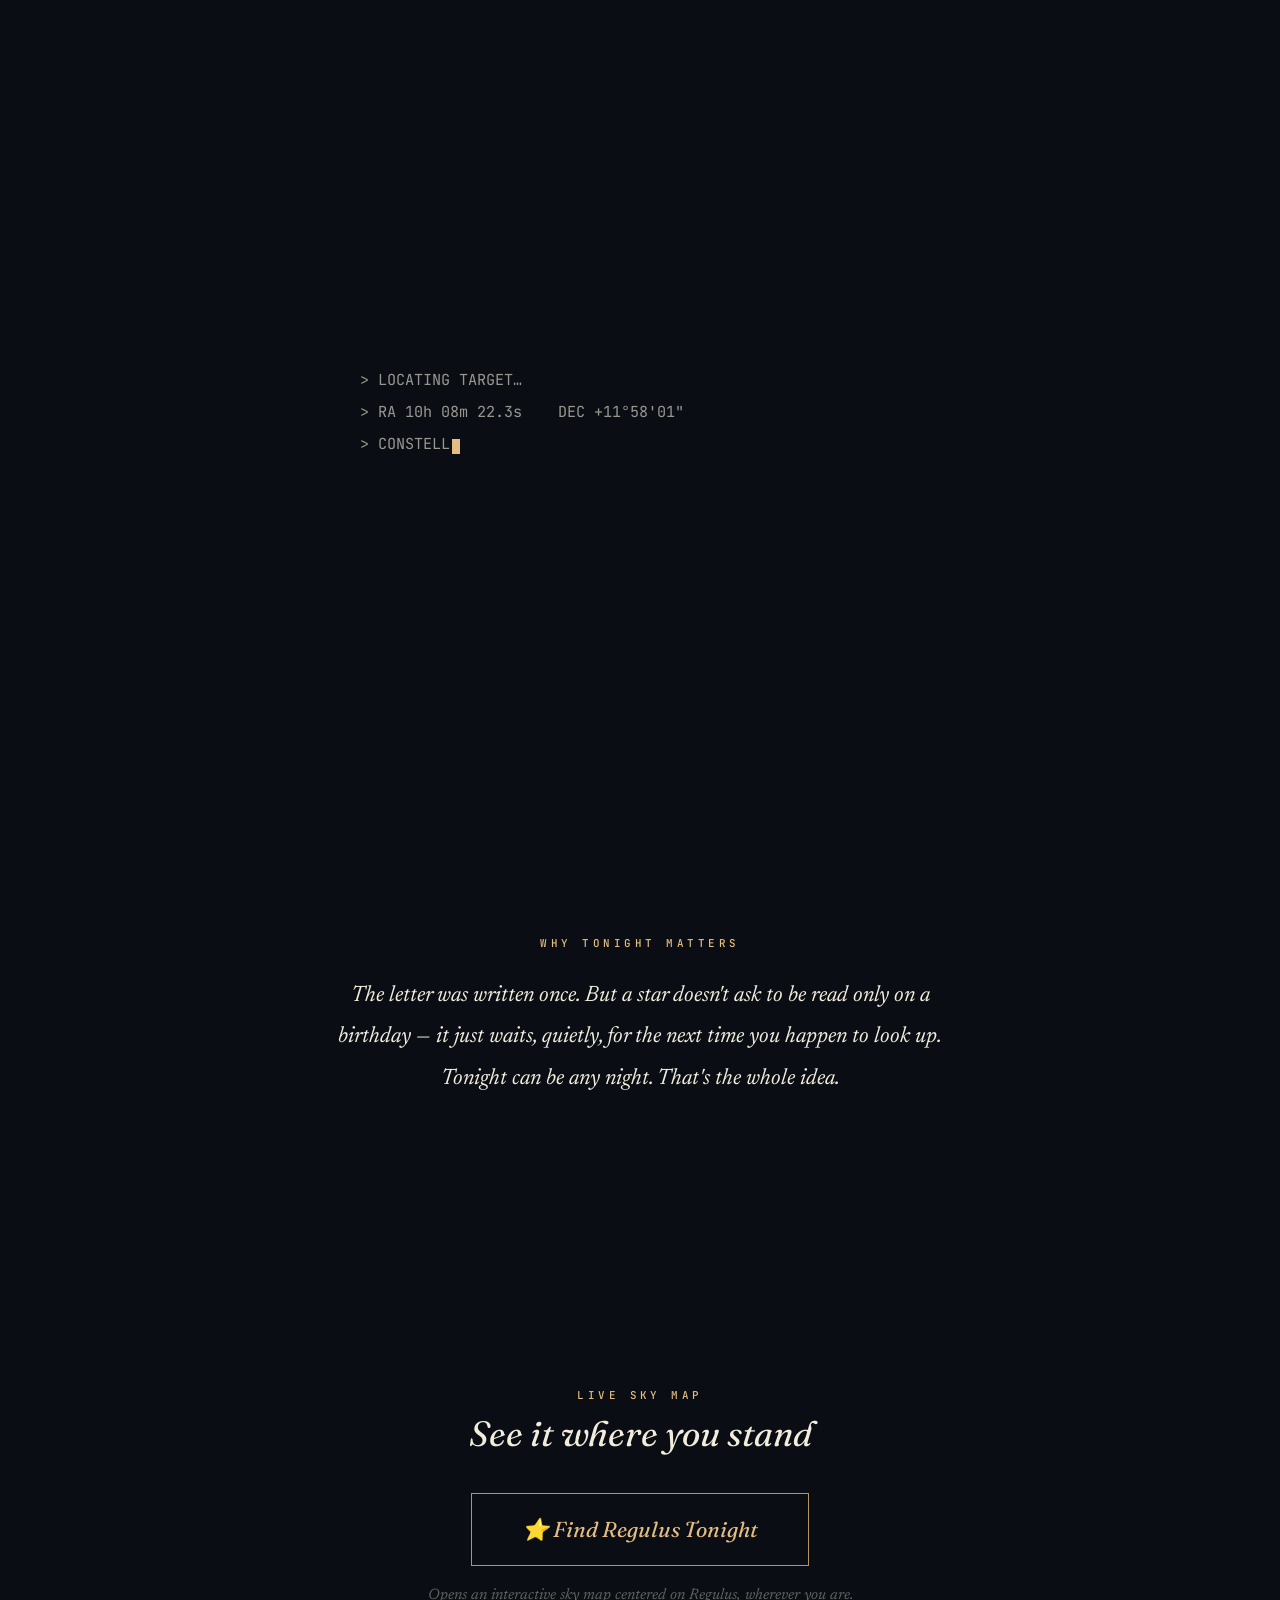
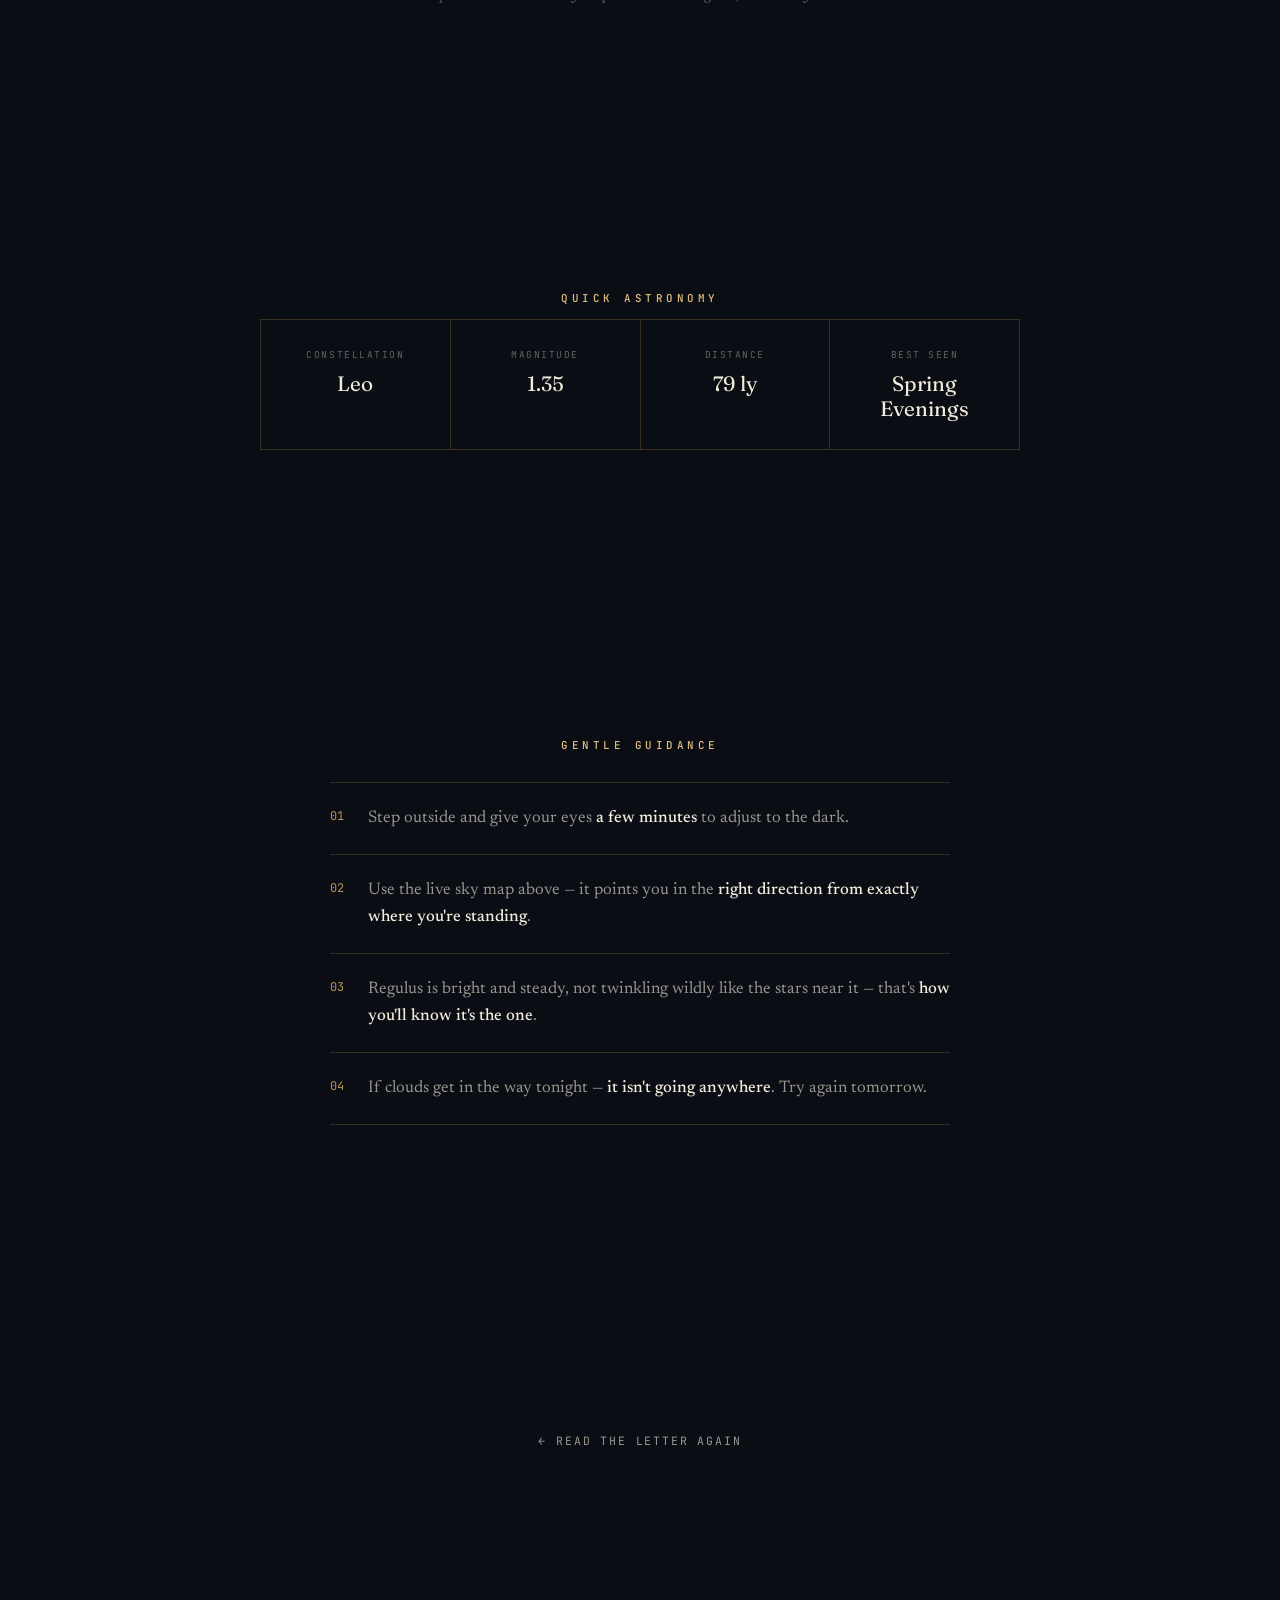
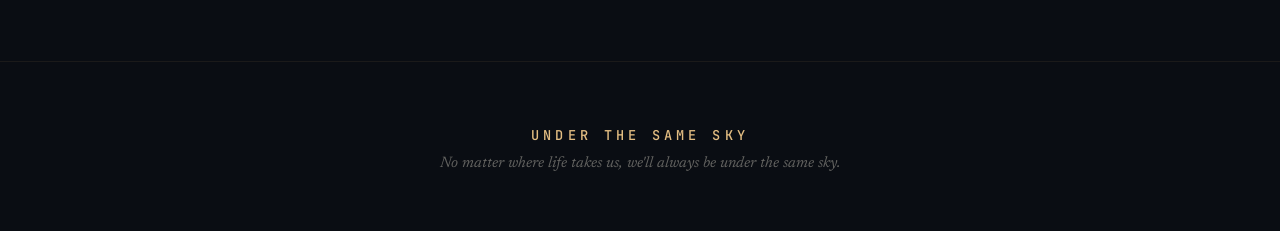
==== tonight.html @ 642c621b "Stabilize tonight view architecture and story configuration schema - Integrates the final typography" ====
<!DOCTYPE html>
<html lang="en">

<head>
    <meta charset="UTF-8" />
    <meta name="viewport" content="width=device-width, initial-scale=1.0" />
    <meta name="theme-color" content="#0a0d13" />
    <meta name="description" content="Find Regulus tonight, wherever you are." />
    <title>Find Our Star — Regulus</title>
    <link rel="preconnect" href="https://fonts.googleapis.com">
    <link rel="preconnect" href="https://fonts.gstatic.com" crossorigin>
    <link
        href="https://fonts.googleapis.com/css2?family=Fraunces:ital,wght@0,300;0,400;0,500;0,600;1,400;1,500&family=Newsreader:ital,wght@0,400;0,500;1,400;1,500&family=JetBrains+Mono:wght@400;500;600&display=swap"
        rel="stylesheet">

    <!-- Pulling in the external shared design rules -->
    <link rel="stylesheet" href="./src/css/style.css">
</head>

<body>

    <a class="skip-link" href="#skymap">Skip to sky map</a>
    <canvas id="starfield" aria-hidden="true"></canvas>

    <!-- Dynamic Terminal Analysis Screen Overlay -->
    <div id="loader" role="status" aria-live="polite">
        <div class="ledger" id="ledger">
            <div class="ln" data-text="> LOCATING TARGET…"></div>
            <div class="ln" data-text="> RA 10h 08m 22.3s    DEC +11°58'01&quot;"></div>
            <div class="ln" data-text="> CONSTELLATION: LEO"></div>
            <div class="ln" data-text="> STAR FOUND — REGULUS"></div>
            <div class="found" id="ledgerFound">When the night is right, the sky will guide you.</div>
        </div>
    </div>

    <main>

        <section id="hero" aria-labelledby="hero-title">
            <div class="section-inner">
                <div class="star-mark reveal" aria-hidden="true">
                    <div class="star-ring"></div>
                    <div class="star-ring r2"></div>
                    <div class="star-dot"></div>
                </div>
                <span class="eyebrow reveal d1">Tonight</span>
                <h1 id="hero-title" class="title reveal d2">Find Our Star</h1>
                <p class="hero-sub reveal d2">When the night is right, the sky will guide you to the heart of Leo.</p>
                <p class="eyebrow today reveal d3" id="todayLine"
                    style="color:var(--parchment-faint); letter-spacing:0.18em;"></p>
            </div>
        </section>

        <section id="why-tonight" aria-labelledby="why-title">
            <div class="section-inner center">
                <span class="eyebrow reveal">Why Tonight Matters</span>
                <h2 id="why-title" class="sr-only" style="position:absolute;left:-9999px;">Why tonight matters</h2>
                <p class="why-body reveal d1">
                    The letter was written once. But a star doesn't ask to be read only on a birthday —
                    it just waits, quietly, for the next time you happen to look up.
                    Tonight can be any night. That's the whole idea.
                </p>
            </div>
        </section>

        <section id="skymap" aria-labelledby="skymap-title">
            <div class="section-inner">
                <span class="eyebrow reveal">Live Sky Map</span>
                <h2 id="skymap-title" class="reveal d1"
                    style="font-style:italic; font-size:clamp(1.7rem,4vw,2.2rem); margin-top:10px;">See it where you
                    stand</h2>

                <a class="cta-btn reveal d2" href="https://stellarium-web.org/skysource/Regulus" target="_blank"
                    rel="noopener">
                    ⭐ Find Regulus Tonight
                </a>
                <p class="cta-note reveal d3">Opens an interactive sky map centered on Regulus, wherever you are.</p>
            </div>
        </section>

        <section id="facts" aria-labelledby="facts-title">
            <div class="section-inner center">
                <span class="eyebrow reveal">Quick Astronomy</span>
                <h2 id="facts-title" class="sr-only" style="position:absolute;left:-9999px;">Quick astronomy facts</h2>
                <div class="fact-grid reveal d1">
                    <div class="fcell">
                        <div class="fl">Constellation</div>
                        <div class="fv">Leo</div>
                    </div>
                    <div class="fcell">
                        <div class="fl">Magnitude</div>
                        <div class="fv">1.35</div>
                    </div>
                    <div class="fcell">
                        <div class="fl">Distance</div>
                        <div class="fv">79 ly</div>
                    </div>
                    <div class="fcell">
                        <div class="fl">Best Seen</div>
                        <div class="fv">Spring Evenings</div>
                    </div>
                </div>
            </div>
        </section>

        <section id="guidance" aria-labelledby="guidance-title">
            <div class="section-inner center">
                <span class="eyebrow reveal">Gentle Guidance</span>
                <h2 id="guidance-title" class="sr-only" style="position:absolute;left:-9999px;">Gentle guidance</h2>
                <div class="guide-list reveal d1">
                    <div class="guide-item"><span class="gi-num">01</span><span class="gi-text">Step outside and give
                            your eyes <strong>a few minutes</strong> to adjust to the dark.</span></div>
                    <div class="guide-item"><span class="gi-num">02</span><span class="gi-text">Use the live sky map
                            above — it points you in the <strong>right direction from exactly where you're
                                standing</strong>.</span></div>
                    <div class="guide-item"><span class="gi-num">03</span><span class="gi-text">Regulus is bright and
                            steady, not twinkling wildly like the stars near it — that's <strong>how you'll know it's
                                the one</strong>.</span></div>
                    <div class="guide-item"><span class="gi-num">04</span><span class="gi-text">If clouds get in the way
                            tonight — <strong>it isn't going anywhere</strong>. Try again tomorrow.</span></div>
                </div>
            </div>
        </section>

        <section id="return">
            <div class="section-inner">
                <a class="back-link reveal" href="index.html">← Read the letter again</a>
            </div>
        </section>

    </main>

    <footer>
        <h2>Under the Same Sky</h2>
        <p>No matter where life takes us, we'll always be under the same sky.</p>
    </footer>

    <script>
        const Starfield = (function () {
            const canvas = document.getElementById('starfield');
            const ctx = canvas.getContext('2d');
            const reduceMotion = window.matchMedia('(prefers-reduced-motion: reduce)').matches;
            let stars = [], rafId = null, running = false;

            function build() {
                canvas.width = window.innerWidth;
                canvas.height = window.innerHeight;
                const count = Math.min(360, Math.floor((canvas.width * canvas.height) / 10000));
                stars = Array.from({ length: count }, () => ({
                    x: Math.random() * canvas.width,
                    y: Math.random() * canvas.height,
                    r: Math.random() * 1.3 + 0.2,
                    base: Math.random() * 0.5 + 0.15,
                    speed: Math.random() * 0.015 + 0.004,
                    phase: Math.random() * Math.PI * 2,
                    layer: Math.random() < 0.75 ? 1 : 1.8
                }));
            }

            function frame(t) {
                if (!running) return;
                ctx.clearRect(0, 0, canvas.width, canvas.height);
                for (const s of stars) {
                    const tw = reduceMotion ? s.base : s.base + Math.sin(t * s.speed + s.phase) * 0.32;
                    ctx.globalAlpha = Math.max(0, tw);
                    ctx.fillStyle = '#f2ecdd';
                    ctx.beginPath();
                    ctx.arc(s.x, s.y, s.r * s.layer, 0, Math.PI * 2);
                    ctx.fill();
                }
                ctx.globalAlpha = 1;
                if (!reduceMotion) { rafId = requestAnimationFrame(frame); }
            }

            function start() {
                if (running) return;
                running = true;
                if (reduceMotion) { frame(0); } else { rafId = requestAnimationFrame(frame); }
            }

            function stop() {
                running = false;
                if (rafId) cancelAnimationFrame(rafId);
            }

            let resizeTimer;
            window.addEventListener('resize', () => {
                clearTimeout(resizeTimer);
                resizeTimer = setTimeout(() => { build(); if (reduceMotion) frame(0); }, 200);
            });
            document.addEventListener('visibilitychange', () => {
                if (document.hidden) { stop(); } else { start(); }
            });

            return { init() { build(); start(); } };
        })();

        const Reveal = (function () {
            function init() {
                const els = document.querySelectorAll('.reveal');
                if (!('IntersectionObserver' in window)) {
                    els.forEach(el => el.classList.add('visible'));
                    return;
                }
                const io = new IntersectionObserver((entries) => {
                    entries.forEach(e => { if (e.isIntersecting) { e.target.classList.add('visible'); io.unobserve(e.target); } });
                }, { threshold: 0.18 });
                els.forEach(el => io.observe(el));
            }
            return { init };
        })();

        const Loader = (function () {
            const el = document.getElementById('loader');
            const found = document.getElementById('ledgerFound');
            const lines = Array.from(document.querySelectorAll('.ln'));
            const reduceMotion = window.matchMedia('(prefers-reduced-motion: reduce)').matches;

            function typeLine(line, cb) {
                const text = line.getAttribute('data-text');
                line.classList.add('show');
                if (reduceMotion) { line.textContent = text; cb(); return; }
                let i = 0;
                line.innerHTML = '<span class="caret"></span>';
                const iv = setInterval(() => {
                    i++;
                    line.innerHTML = text.slice(0, i) + '<span class="caret"></span>';
                    if (i >= text.length) { clearInterval(iv); line.innerHTML = text; cb(); }
                }, 26);
            }

            function run() {
                document.body.style.overflow = 'hidden';
                if (reduceMotion) {
                    lines.forEach(l => { l.classList.add('show'); l.textContent = l.getAttribute('data-text'); });
                    found.classList.add('show');
                    setTimeout(finish, 700);
                    return;
                }
                let idx = 0;
                function next() {
                    if (idx >= lines.length) {
                        // Changed second parameter to 4000ms (4 seconds) so the final line lingers perfectly!
                        setTimeout(() => { found.classList.add('show'); setTimeout(finish, 4000); }, 200);
                        return;
                    }
                    typeLine(lines[idx], () => { idx++; setTimeout(next, 160); });
                }
                next();
            }
            function finish() {
                el.classList.add('hidden');
                document.body.style.overflow = 'auto';
            }
            return { run };
        })();

        (function () {
            const el = document.getElementById('todayLine');
            const d = new Date();
            const opts = { weekday: 'long', month: 'long', day: 'numeric' };
            el.textContent = 'Looking up on ' + d.toLocaleDateString(undefined, opts);
        })();

        Starfield.init();
        Reveal.init();
        Loader.run();
    </script>
</body>

</html>
---- src/css/style.css ----
/* src/css/style.css */

:root {
  --ink: #0a0d13;
  --ink-2: #060810;
  --parchment: #f2ecdd;
  --parchment-dim: rgba(242, 236, 221, 0.62);
  --parchment-faint: rgba(242, 236, 221, 0.38);
  --brass: #b8935c;
  --brass-bright: #e3bd82;
  --ember: #c97b56;
  --rose: #c9788a;
  --line: rgba(184, 147, 92, 0.26);
  --serif-display: "Fraunces", serif;
  --serif-body: "Newsreader", serif;
  --mono: "JetBrains Mono", monospace;
}

* {
  margin: 0;
  padding: 0;
  box-sizing: border-box;
}
html {
  scroll-behavior: smooth;
}

body {
  background: var(--ink);
  color: var(--parchment);
  font-family: var(--serif-body);
  font-weight: 400;
  overflow-x: hidden;
  -webkit-font-smoothing: antialiased;
}

@media (prefers-reduced-motion: reduce) {
  * {
    animation-duration: 0.001ms !important;
    animation-iteration-count: 1 !important;
    transition-duration: 0.001ms !important;
    scroll-behavior: auto !important;
  }
}

a {
  color: inherit;
}
img {
  max-width: 100%;
  display: block;
}
::selection {
  background: var(--brass);
  color: var(--ink);
}
:focus-visible {
  outline: 1.5px solid var(--brass-bright);
  outline-offset: 4px;
}

/* Skip Link */
.skip-link {
  position: absolute;
  left: -9999px;
  top: 0;
  z-index: 999;
  background: var(--parchment);
  color: var(--ink);
  padding: 14px 22px;
  font-family: var(--mono);
  font-size: 0.8rem;
}
.skip-link:focus {
  left: 16px;
  top: 16px;
}

/* Type helpers */
.eyebrow {
  font-family: var(--mono);
  font-size: 0.68rem;
  letter-spacing: 0.32em;
  text-transform: uppercase;
  color: var(--brass-bright);
  font-weight: 500;
  display: block;
  margin-bottom: 8px;
}
.log-tag {
  font-family: var(--mono);
  font-size: 0.62rem;
  letter-spacing: 0.16em;
  text-transform: uppercase;
  color: var(--parchment-faint);
}
h1,
h2,
h3 {
  font-family: var(--serif-display);
  font-weight: 400;
  color: var(--parchment);
}
em {
  font-style: italic;
}

/* Progress bar */
#progress {
  position: fixed;
  top: 0;
  left: 0;
  height: 2px;
  width: 0%;
  background: linear-gradient(90deg, var(--brass), var(--brass-bright));
  z-index: 150;
  transition: width 0.1s linear;
}

/* Starfield Background Canvas */
#starfield {
  position: fixed;
  inset: 0;
  z-index: 0;
  display: block;
  background:
    radial-gradient(ellipse at 50% 0%, rgba(40, 44, 70, 0.32), transparent 62%),
    var(--ink);
}

main {
  position: relative;
  z-index: 1;
}

.corner-log {
  position: fixed;
  bottom: 26px;
  left: 26px;
  z-index: 60;
  writing-mode: vertical-rl;
  text-orientation: mixed;
  font-family: var(--mono);
  font-size: 0.62rem;
  letter-spacing: 0.2em;
  color: var(--parchment-faint);
  text-transform: uppercase;
  display: none;
}
@media (min-width: 900px) {
  .corner-log {
    display: block;
  }
}

/* --- QUIET ANIMATED LOADER --- */
#loader {
  position: fixed;
  inset: 0;
  z-index: 100;
  background: var(--ink);
  display: flex;
  align-items: center;
  justify-content: center;
  transition:
    opacity 1s ease,
    visibility 1s ease;
}
#loader.hidden {
  opacity: 0;
  visibility: hidden;
  pointer-events: none;
}
.loader-inner {
  text-align: center;
}
.loader-mark {
  position: relative;
  width: 64px;
  height: 64px;
  margin: 0 auto 30px;
}
.loader-ring {
  position: absolute;
  inset: 0;
  border: 1px solid var(--line);
  border-radius: 50%;
}
.loader-ring.r2 {
  inset: 11px;
  border-color: rgba(184, 147, 92, 0.16);
}
.loader-dot {
  position: absolute;
  top: 50%;
  left: 50%;
  width: 7px;
  height: 7px;
  margin: -3.5px 0 0 -3.5px;
  background: var(--brass-bright);
  border-radius: 50%;
  animation: loader-pulse 2.6s ease-in-out infinite;
}
@keyframes loader-pulse {
  0%,
  100% {
    box-shadow: 0 0 6px 2px rgba(227, 189, 130, 0.6);
  }
  50% {
    box-shadow: 0 0 18px 6px rgba(227, 189, 130, 0.95);
  }
}
.loader-line {
  font-family: var(--serif-display);
  font-style: italic;
  font-size: 1.35rem;
  color: var(--parchment-dim);
  opacity: 0;
  animation: fade-in 1.4s ease forwards 0.5s;
}
@keyframes fade-in {
  from {
    opacity: 0;
    transform: translateY(6px);
  }
  to {
    opacity: 1;
    transform: translateY(0);
  }
}

/* Section structures */
section {
  position: relative;
  padding: 16vh 8vw;
}
.section-inner {
  max-width: 920px;
  margin: 0 auto;
}
.center {
  text-align: center;
}

/* Scroll-Driven Intersection Reveal Rules */
.reveal {
  opacity: 0;
  transform: translateY(24px);
  transition:
    opacity 1.1s ease,
    transform 1.1s ease;
}
.reveal.visible {
  opacity: 1;
  transform: translateY(0);
}
.reveal.d1 {
  transition-delay: 0.12s;
}
.reveal.d2 {
  transition-delay: 0.28s;
}
.reveal.d3 {
  transition-delay: 0.44s;
}

.rule {
  display: flex;
  align-items: center;
  justify-content: center;
  gap: 18px;
  margin: 34px 0;
}
.rule .l {
  width: 64px;
  height: 1px;
  background: linear-gradient(90deg, transparent, var(--brass));
}
.rule .l.r {
  background: linear-gradient(90deg, var(--brass), transparent);
}
.rule .m {
  color: var(--brass);
  font-size: 0.7rem;
}

/* --- HOME / ARRIVAL HERO VIEW --- */
#home {
  min-height: 100vh;
  display: flex;
  align-items: center;
  justify-content: center;
  text-align: center;
  padding-top: 22vh;
}
.arrival-frame {
  max-width: 760px;
  width: 100%;
}

.const-wrap {
  position: relative;
  width: min(60vw, 300px);
  height: min(60vw, 220px);
  margin: 0 auto 34px;
}
#constSvg {
  width: 100%;
  height: 100%;
  overflow: visible;
}
.const-line {
  stroke: rgba(227, 189, 130, 0.45);
  stroke-width: 1;
}
.const-star {
  fill: var(--parchment);
  opacity: 0.75;
}
#regulusDot {
  cursor: pointer;
  fill: var(--brass-bright);
  animation: glow 3.4s ease-in-out infinite;
  transform-origin: center;
}
@keyframes glow {
  0%,
  100% {
    filter: drop-shadow(0 0 3px var(--brass-bright));
  }
  50% {
    filter: drop-shadow(0 0 16px var(--brass-bright))
      drop-shadow(0 0 30px rgba(227, 189, 130, 0.6));
  }
}

h1.name {
  font-size: clamp(3rem, 9vw, 5.6rem);
  font-style: italic;
  font-weight: 400;
  line-height: 1.02;
  margin: 8px 0 20px;
}
.arrival-sub {
  font-family: var(--serif-body);
  font-style: italic;
  font-size: clamp(1.15rem, 2.6vw, 1.5rem);
  color: var(--parchment-dim);
  max-width: 480px;
  margin: 0 auto;
  line-height: 1.6;
}
.arrival-date {
  margin-top: 26px;
}

.scroll-cue {
  margin-top: 60px;
  display: inline-flex;
  flex-direction: column;
  align-items: center;
  gap: 10px;
}
.scroll-cue .line {
  width: 1px;
  height: 38px;
  background: linear-gradient(var(--brass), transparent);
  animation: cue-move 2.4s ease-in-out infinite;
}
@keyframes cue-move {
  0%,
  100% {
    transform: translateY(0);
    opacity: 0.4;
  }
  50% {
    transform: translateY(8px);
    opacity: 1;
  }
}

/* --- THE LETTER SECTION --- */
#letter .section-inner {
  max-width: 660px;
}
.letter-body {
  margin-top: 36px;
  text-align: left;
  font-family: var(--serif-body);
  font-style: italic;
  font-size: clamp(1.15rem, 2.3vw, 1.45rem);
  line-height: 1.95;
  color: var(--parchment);
}
.letter-body p {
  margin-bottom: 1.35em;
}
.letter-body p:first-child::first-letter {
  font-family: var(--serif-display);
  font-style: normal;
  font-size: 3.4em;
  float: left;
  line-height: 0.85;
  margin: 0.04em 0.09em 0 0;
  color: var(--brass-bright);
}
.letter-sign {
  margin-top: 30px;
  text-align: right;
  font-family: var(--serif-display);
  font-style: italic;
  font-size: 1.5rem;
  color: var(--brass-bright);
}

/* --- WHY THIS GIFT / DESCRIPTION SECTION --- */
#why {
  background: linear-gradient(
    180deg,
    transparent,
    rgba(184, 147, 92, 0.045),
    transparent
  );
}
#why .section-inner {
  max-width: 720px;
}
.why-lede {
  font-family: var(--serif-display);
  font-style: italic;
  font-weight: 400;
  font-size: clamp(1.5rem, 3.4vw, 2.1rem);
  line-height: 1.5;
  text-align: center;
  margin-top: 24px;
}
.why-body {
  margin-top: 34px;
  font-family: var(--serif-body);
  font-size: clamp(1.05rem, 2vw, 1.2rem);
  line-height: 1.9;
  color: var(--parchment-dim);
}
.why-body p {
  margin-bottom: 1.2em;
}

/* Timeline Wrapper Components */
.tl-wrap {
  margin: 66px auto 0;
  max-width: 520px;
  width: 100%;
  position: relative;
}
.tl-wrap::before {
  content: "";
  position: absolute;
  left: 20px;
  top: 8px;
  bottom: 8px;
  width: 1px;
  background: linear-gradient(var(--brass), var(--brass-bright), var(--brass));
  opacity: 0.45;
}
.tl-item {
  position: relative;
  display: flex;
  align-items: flex-start;
  gap: 26px;
  padding: 24px 0;
  text-align: left;
}
.tl-dot {
  flex: 0 0 auto;
  width: 40px;
  height: 40px;
  border: 1px solid var(--brass);
  border-radius: 50%;
  display: flex;
  align-items: center;
  justify-content: center;
  font-size: 1.05rem;
  background: var(--ink);
  z-index: 1;
}
.tl-item.star .tl-dot {
  box-shadow: 0 0 18px rgba(227, 189, 130, 0.5);
}
.tl-text h3 {
  font-family: var(--serif-display);
  font-style: italic;
  font-size: 1.35rem;
  margin-bottom: 4px;
  font-weight: 400;
}
.tl-text p {
  font-family: var(--serif-body);
  font-size: 0.9rem;
  color: var(--parchment-faint);
}

/* --- REGULUS DATA FIELDS --- */
#about .section-inner {
  max-width: 960px;
}
.data-grid {
  margin-top: 50px;
  display: grid;
  grid-template-columns: repeat(auto-fit, minmax(200px, 1fr));
  border-top: 1px solid var(--line);
  border-left: 1px solid var(--line);
}
.dcell {
  padding: 34px 28px;
  border-right: 1px solid var(--line);
  border-bottom: 1px solid var(--line);
  text-align: left;
}
.dcell .dl {
  font-family: var(--mono);
  font-size: 0.62rem;
  letter-spacing: 0.18em;
  text-transform: uppercase;
  color: var(--parchment-faint);
  margin-bottom: 12px;
}
.dcell .dv {
  font-family: var(--serif-display);
  font-size: 1.55rem;
}
.dcell .dv.mono {
  font-family: var(--mono);
  font-size: 1.1rem;
  letter-spacing: 0.01em;
}

/* --- GALLERY INTERFACE --- */
#gallery .section-inner {
  max-width: 1060px;
}
.gallery-grid {
  margin-top: 50px;
  display: grid;
  grid-template-columns: repeat(4, 1fr);
  grid-auto-rows: 220px;
  gap: 14px;
  width: 100%;
}
.gallery-grid figure {
  position: relative;
  margin: 0;
  overflow: hidden;
  background: linear-gradient(155deg, #171c2c, #0a0d13);
  border: 1px solid var(--line);
  border-radius: 4px;
}
.gallery-grid img {
  width: 100%;
  height: 100%;
  object-fit: cover;
  display: block;
  filter: saturate(0.85) contrast(1.02);
  transition: transform 1.4s ease;
}
.gallery-grid figure:hover img {
  transform: scale(1.06);
}
.gallery-grid figure.g-tall {
  grid-row: span 2;
}
.gallery-caption {
  position: absolute;
  bottom: 0;
  left: 0;
  right: 0;
  padding: 15px;
  background: linear-gradient(to top, rgba(10, 13, 19, 0.95), transparent);
  font-family: var(--serif-body);
  font-style: italic;
  color: var(--parchment-dim);
  font-size: 0.95rem;
  text-align: center;
}
@media (max-width: 760px) {
  .gallery-grid {
    grid-template-columns: repeat(2, 1fr);
    grid-auto-rows: 170px;
  }
}

/* --- CLOSING FINALE SECTION --- */
#quote {
  text-align: center;
}
#quote .section-inner {
  max-width: 760px;
}
.finale-quote {
  font-family: var(--serif-display);
  font-style: italic;
  font-weight: 400;
  font-size: clamp(1.7rem, 4.4vw, 2.5rem);
  line-height: 1.55;
}
.finale-quote .grace {
  color: var(--brass-bright);
}
.finale-sign {
  margin-top: 38px;
  font-family: var(--serif-display);
  font-style: italic;
  font-size: 1.5rem;
  color: var(--brass-bright);
}
.bridge-line {
  margin-top: 50px;
  font-family: var(--mono);
  font-size: 0.72rem;
  letter-spacing: 0.12em;
  color: var(--parchment-faint);
  text-transform: uppercase;
}

/* --- FINAL ACTION UTILITY BUTTON --- */
#findstar {
  text-align: center;
  padding-bottom: 20vh;
}
#findstar .section-inner {
  max-width: 600px;
}
.cta-btn {
  display: inline-flex;
  align-items: center;
  gap: 14px;
  margin-top: 38px;
  padding: 22px 50px;
  border: 1px solid var(--brass);
  color: var(--brass-bright);
  text-decoration: none;
  font-family: var(--serif-display);
  font-style: italic;
  font-size: 1.35rem;
  position: relative;
  overflow: hidden;
  transition: color 0.5s ease;
  z-index: 1;
}
.cta-btn::before {
  content: "";
  position: absolute;
  inset: 0;
  background: var(--brass);
  transform: scaleX(0);
  transform-origin: left;
  transition: transform 0.5s ease;
  z-index: -1;
}
.cta-btn:hover {
  color: var(--ink);
}
.cta-btn:hover::before {
  transform: scaleX(1);
}
.cta-note {
  margin-top: 22px;
  font-family: var(--serif-body);
  font-style: italic;
  font-size: 0.95rem;
  color: var(--parchment-faint);
}

footer {
  position: relative;
  z-index: 1;
  text-align: center;
  padding: 0 5vw 60px;
  border-top: 1px solid rgba(184, 147, 92, 0.1);
  margin-top: 4rem;
  padding-top: 4rem;
}
footer h2 {
  font-family: var(--mono);
  font-weight: 500;
  letter-spacing: 0.3em;
  font-size: 0.85rem;
  color: var(--brass-bright);
  text-transform: uppercase;
}
footer p {
  margin-top: 12px;
  font-family: var(--serif-body);
  font-style: italic;
  font-size: 0.95rem;
  color: var(--parchment-faint);
}

/* --- SECRET EASTER EGG OVERLAY --- */
#egg-overlay {
  position: fixed;
  inset: 0;
  z-index: 200;
  background: rgba(6, 8, 16, 0.97);
  display: flex;
  align-items: center;
  justify-content: center;
  text-align: center;
  padding: 8vw;
  opacity: 0;
  pointer-events: none;
  transition: opacity 0.9s ease;
}
#egg-overlay.show {
  opacity: 1;
  pointer-events: auto;
}
#egg-overlay p {
  font-family: var(--serif-display);
  font-style: italic;
  font-size: clamp(1.5rem, 4.5vw, 2.2rem);
  color: var(--brass-bright);
  max-width: 560px;
  line-height: 1.6;
}
#egg-close {
  margin-top: 32px;
  font-family: var(--mono);
  font-size: 0.7rem;
  letter-spacing: 0.2em;
  text-transform: uppercase;
  color: var(--parchment-dim);
  cursor: pointer;
  border: 1px solid var(--line);
  padding: 12px 26px;
  display: inline-block;
  background: none;
}

/* --- TONIGHT.HTML COMPONENT STYLES --- */
#hero {
  min-height: 88vh;
  display: flex;
  flex-direction: column;
  align-items: center;
  justify-content: center;
  text-align: center;
}

.star-mark {
  position: relative;
  width: 104px;
  height: 104px;
  margin: 0 auto 30px;
}

.star-ring {
  position: absolute;
  inset: 0;
  border: 1px solid var(--line);
  border-radius: 50%;
}

.star-ring.r2 {
  inset: 17px;
  border-color: rgba(184, 147, 92, 0.16);
}

.star-dot {
  position: absolute;
  top: 50%;
  left: 50%;
  width: 9px;
  height: 9px;
  margin: -4.5px 0 0 -4.5px;
  background: var(--brass-bright);
  border-radius: 50%;
  animation: pulse 3s ease-in-out infinite;
}

@keyframes pulse {
  0%,
  100% {
    box-shadow: 0 0 8px 2px rgba(227, 189, 130, 0.7);
  }
  50% {
    box-shadow: 0 0 24px 8px rgba(227, 189, 130, 1);
  }
}

h1.title {
  font-style: italic;
  font-size: clamp(2.6rem, 7.5vw, 4rem);
  margin: 6px 0 16px;
}

.hero-sub {
  font-family: var(--serif-body);
  font-style: italic;
  font-size: clamp(1.05rem, 2.4vw, 1.3rem);
  color: var(--parchment-dim);
  max-width: 460px;
  margin: 0 auto;
  line-height: 1.65;
}

.today {
  margin-top: 28px;
}

#why-tonight .section-inner {
  max-width: 620px;
}

.why-body {
  margin-top: 26px;
  font-family: var(--serif-body);
  font-style: italic;
  font-size: clamp(1.15rem, 2.4vw, 1.4rem);
  line-height: 1.85;
  color: var(--parchment);
}

#skymap {
  text-align: center;
}

#facts .section-inner {
  max-width: 760px;
}

.fact-grid {
  margin-top: 14px;
  display: grid;
  grid-template-columns: repeat(auto-fit, minmax(170px, 1fr));
  border-top: 1px solid var(--line);
  border-left: 1px solid var(--line);
}

.fcell {
  padding: 28px 22px;
  text-align: center;
  border-right: 1px solid var(--line);
  border-bottom: 1px solid var(--line);
}

.fcell .fl {
  font-family: var(--mono);
  font-size: 0.6rem;
  letter-spacing: 0.16em;
  text-transform: uppercase;
  color: var(--parchment-faint);
  margin-bottom: 10px;
}

.fcell .fv {
  font-family: var(--serif-display);
  font-size: 1.3rem;
}

#guidance .section-inner {
  max-width: 620px;
}

.guide-list {
  margin-top: 30px;
  border-top: 1px solid var(--line);
}

.guide-item {
  display: flex;
  gap: 24px;
  padding: 22px 0;
  border-bottom: 1px solid var(--line);
  text-align: left;
}

.guide-item .gi-num {
  flex: 0 0 auto;
  font-family: var(--mono);
  font-size: 0.75rem;
  color: var(--brass);
  padding-top: 3px;
}

.guide-item .gi-text {
  font-family: var(--serif-body);
  font-size: 1.05rem;
  line-height: 1.6;
  color: var(--parchment-dim);
}

.guide-item .gi-text strong {
  color: var(--parchment);
  font-weight: 500;
}

#return {
  text-align: center;
  padding-bottom: 16vh;
}

.back-link {
  display: inline-flex;
  align-items: center;
  gap: 10px;
  margin-top: 20px;
  font-family: var(--mono);
  font-size: 0.72rem;
  letter-spacing: 0.16em;
  text-transform: uppercase;
  color: var(--parchment-dim);
  text-decoration: none;
  border-bottom: 1px solid transparent;
  transition:
    border-color 0.3s ease,
    color 0.3s ease;
  padding-bottom: 4px;
}

.back-link:hover {
  color: var(--brass-bright);
  border-color: var(--brass-bright);
}

/* Typewriter specific overlay layers */
.ledger {
  width: min(90vw, 560px);
  font-family: var(--mono);
  font-size: 0.95rem;
  line-height: 2.1;
  color: var(--parchment-dim);
}

.ledger .ln {
  opacity: 0;
  white-space: pre;
}

.ledger .ln.show {
  opacity: 1;
}

.ledger .caret {
  display: inline-block;
  width: 8px;
  height: 1em;
  background: var(--brass-bright);
  vertical-align: text-bottom;
  margin-left: 2px;
  animation: blink 1s step-end infinite;
}

@keyframes blink {
  50% {
    opacity: 0;
  }
}

.ledger .found {
  margin-top: 22px;
  font-family: var(--serif-display);
  font-style: italic;
  font-size: 1.6rem;
  color: var(--brass-bright);
  opacity: 0;
}

.ledger .found.show {
  animation: ledger-fade-in 1.2s ease forwards;
}

@keyframes ledger-fade-in {
  from {
    opacity: 0;
  }
  to {
    opacity: 1;
  }
}
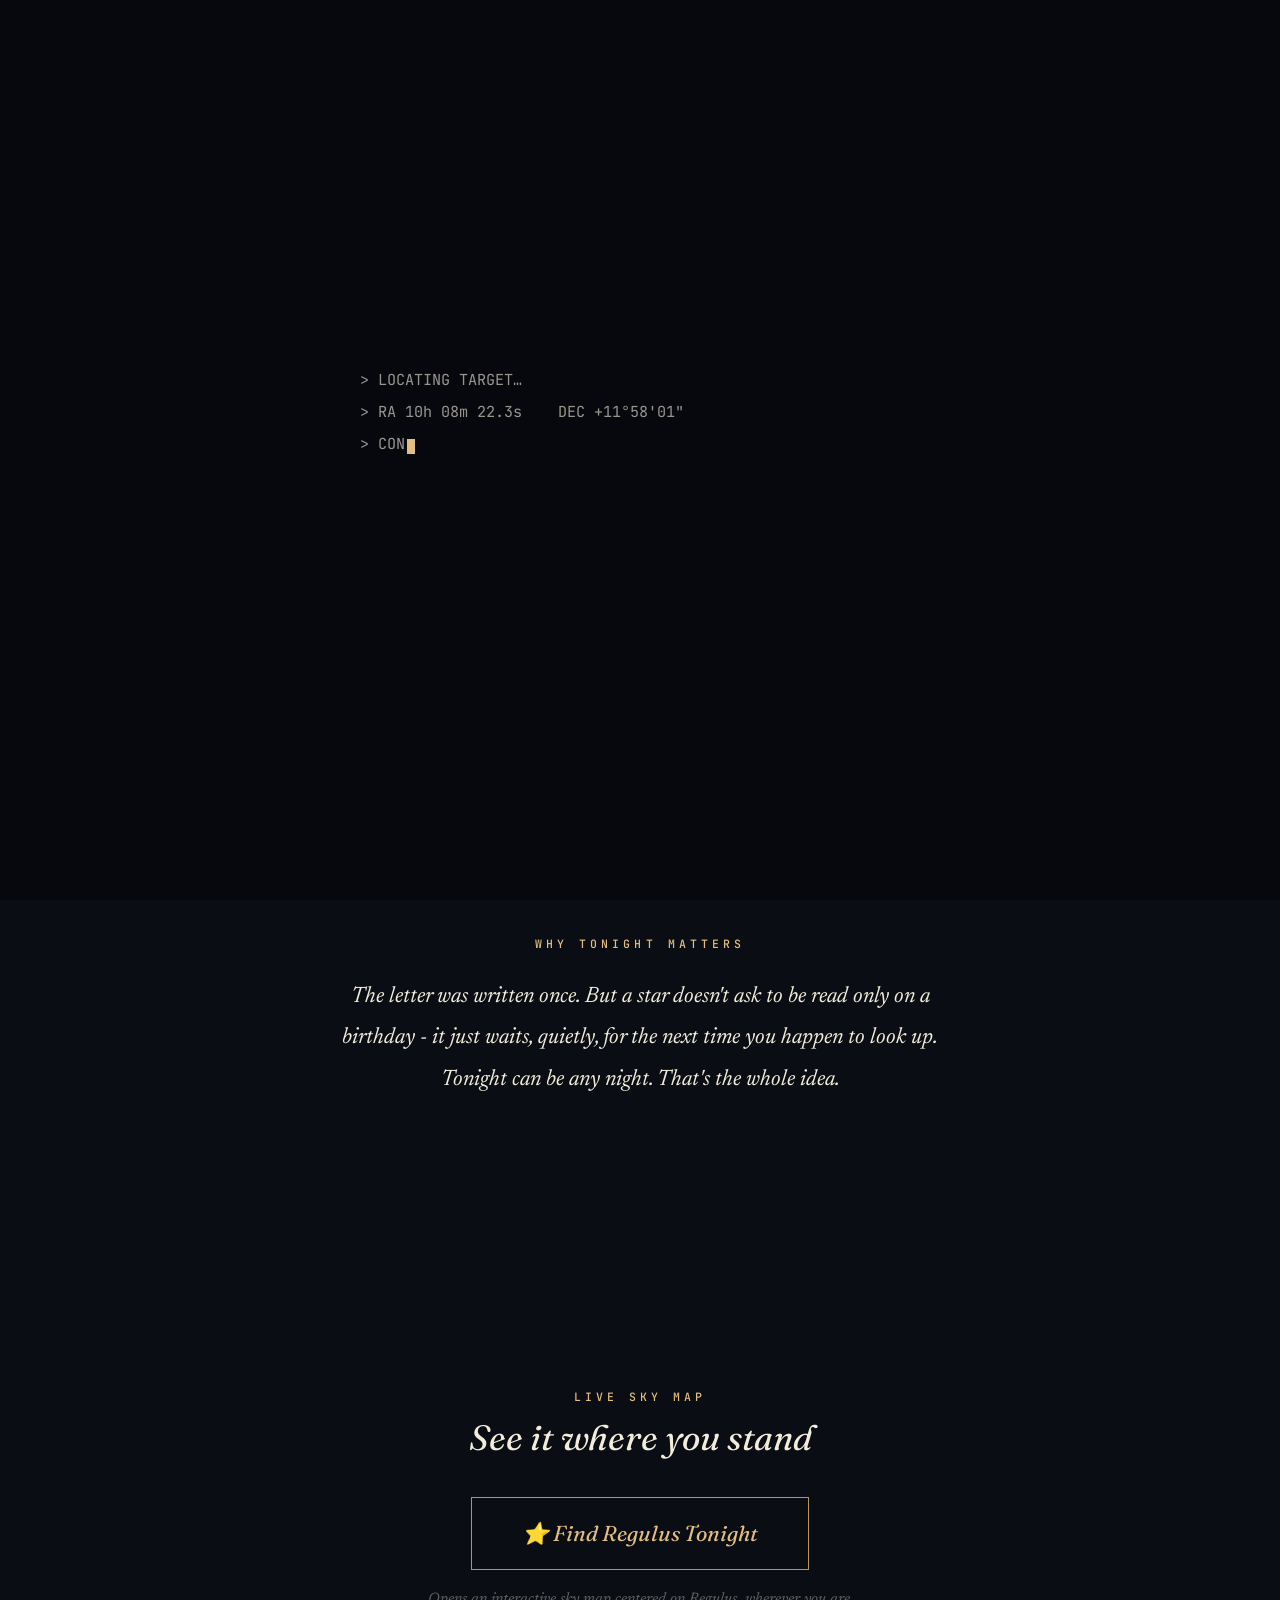
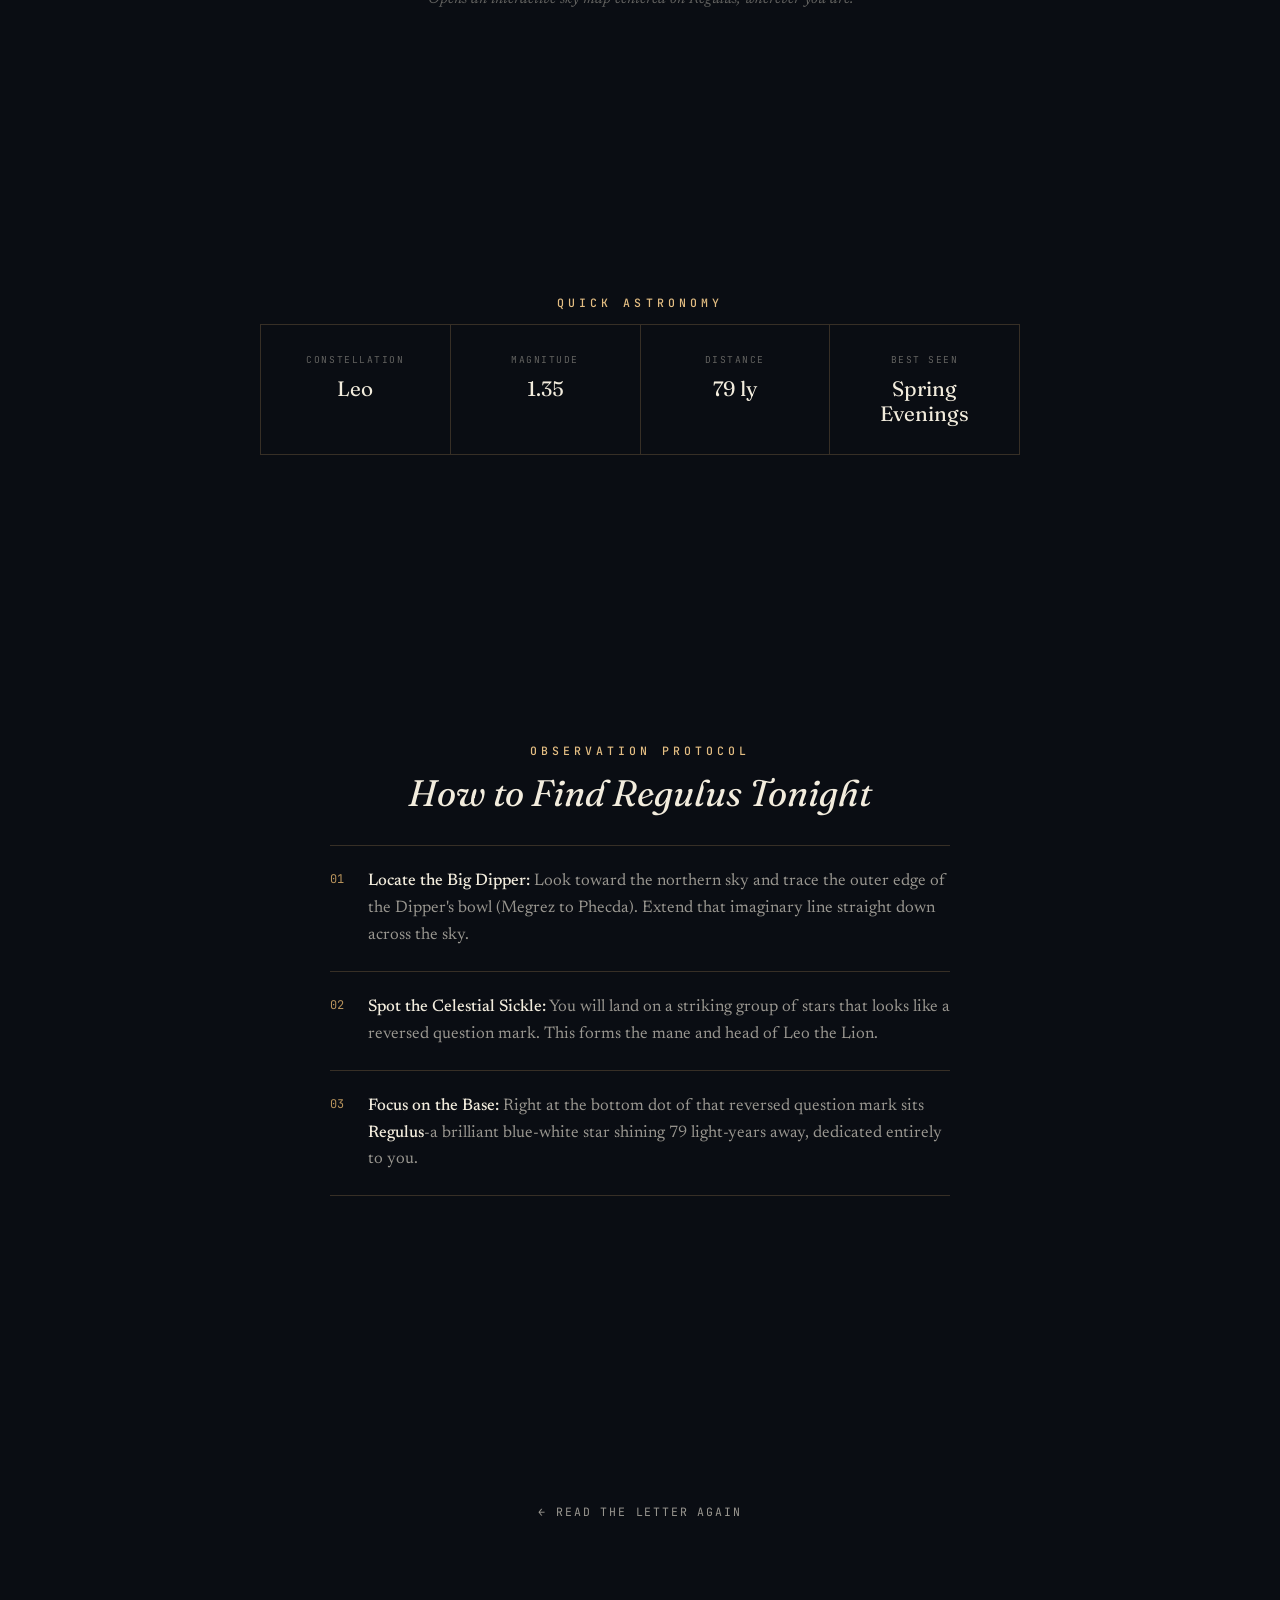
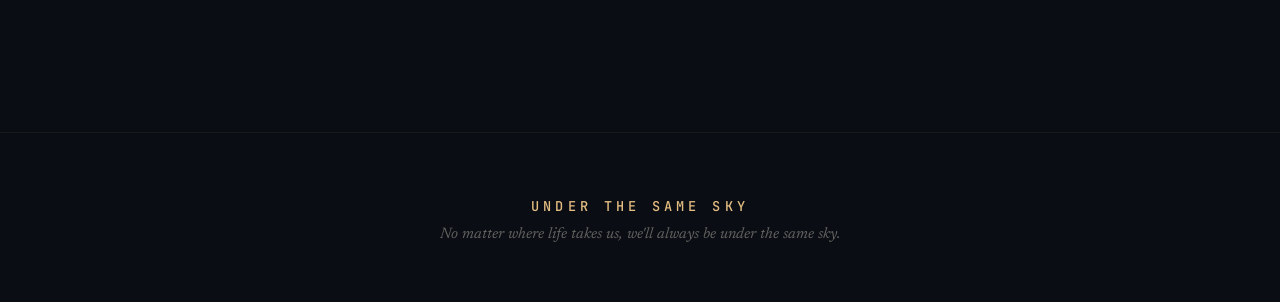
==== commit 48e21e07: "Updated letter, why and about section - updated the typography to make it more clean and mobile frie" ====
--- a/tonight.html
+++ b/tonight.html
@@ -6,7 +6,7 @@
     <meta name="viewport" content="width=device-width, initial-scale=1.0" />
     <meta name="theme-color" content="#0a0d13" />
     <meta name="description" content="Find Regulus tonight, wherever you are." />
-    <title>Find Our Star — Regulus</title>
+    <title>Find Our Star - Regulus</title>
     <link rel="preconnect" href="https://fonts.googleapis.com">
     <link rel="preconnect" href="https://fonts.gstatic.com" crossorigin>
     <link
@@ -28,7 +28,7 @@
             <div class="ln" data-text="> LOCATING TARGET…"></div>
             <div class="ln" data-text="> RA 10h 08m 22.3s    DEC +11°58'01&quot;"></div>
             <div class="ln" data-text="> CONSTELLATION: LEO"></div>
-            <div class="ln" data-text="> STAR FOUND — REGULUS"></div>
+            <div class="ln" data-text="> STAR FOUND - REGULUS"></div>
             <div class="found" id="ledgerFound">When the night is right, the sky will guide you.</div>
         </div>
     </div>
@@ -55,7 +55,7 @@
                 <span class="eyebrow reveal">Why Tonight Matters</span>
                 <h2 id="why-title" class="sr-only" style="position:absolute;left:-9999px;">Why tonight matters</h2>
                 <p class="why-body reveal d1">
-                    The letter was written once. But a star doesn't ask to be read only on a birthday —
+                    The letter was written once. But a star doesn't ask to be read only on a birthday -
                     it just waits, quietly, for the next time you happen to look up.
                     Tonight can be any night. That's the whole idea.
                 </p>
@@ -102,21 +102,34 @@
             </div>
         </section>
 
-        <section id="guidance" aria-labelledby="guidance-title">
+        <section id="guidance" aria-labelledby="guide-title">
             <div class="section-inner center">
-                <span class="eyebrow reveal">Gentle Guidance</span>
-                <h2 id="guidance-title" class="sr-only" style="position:absolute;left:-9999px;">Gentle guidance</h2>
-                <div class="guide-list reveal d1">
-                    <div class="guide-item"><span class="gi-num">01</span><span class="gi-text">Step outside and give
-                            your eyes <strong>a few minutes</strong> to adjust to the dark.</span></div>
-                    <div class="guide-item"><span class="gi-num">02</span><span class="gi-text">Use the live sky map
-                            above — it points you in the <strong>right direction from exactly where you're
-                                standing</strong>.</span></div>
-                    <div class="guide-item"><span class="gi-num">03</span><span class="gi-text">Regulus is bright and
-                            steady, not twinkling wildly like the stars near it — that's <strong>how you'll know it's
-                                the one</strong>.</span></div>
-                    <div class="guide-item"><span class="gi-num">04</span><span class="gi-text">If clouds get in the way
-                            tonight — <strong>it isn't going anywhere</strong>. Try again tomorrow.</span></div>
+                <span class="eyebrow reveal">Observation Protocol</span>
+                <h2 id="guide-title" class="reveal d1"
+                    style="font-size:clamp(1.8rem, 4vw, 2.3rem); font-style:italic; margin-top:10px; margin-bottom: 30px;">
+                    How to Find Regulus Tonight</h2>
+
+                <div class="guide-list reveal d2">
+                    <div class="guide-item">
+                        <span class="gi-num">01</span>
+                        <p class="gi-text"><strong>Locate the Big Dipper:</strong> Look toward the northern sky and
+                            trace the outer edge of the Dipper's bowl (Megrez to Phecda). Extend that imaginary line
+                            straight down across the sky.</p>
+                    </div>
+
+                    <div class="guide-item">
+                        <span class="gi-num">02</span>
+                        <p class="gi-text"><strong>Spot the Celestial Sickle:</strong> You will land on a striking group
+                            of stars that looks like a reversed question mark. This forms the mane and head of Leo the
+                            Lion.</p>
+                    </div>
+
+                    <div class="guide-item">
+                        <span class="gi-num">03</span>
+                        <p class="gi-text"><strong>Focus on the Base:</strong> Right at the bottom dot of that reversed
+                            question mark sits <strong>Regulus</strong>-a brilliant blue-white star shining 79
+                            light-years away, dedicated entirely to you.</p>
+                    </div>
                 </div>
             </div>
         </section>
--- a/src/css/style.css
+++ b/src/css/style.css
@@ -76,21 +76,21 @@
   top: 16px;
 }
 
-/* Type helpers */
+/* --- OPTIMIZED TYPE HELPERS & HEADINGS --- */
 .eyebrow {
   font-family: var(--mono);
-  font-size: 0.68rem;
-  letter-spacing: 0.32em;
+  font-size: clamp(0.65rem, 1.2vw, 0.72rem);
+  letter-spacing: 0.35em;
   text-transform: uppercase;
   color: var(--brass-bright);
   font-weight: 500;
   display: block;
-  margin-bottom: 8px;
+  margin-bottom: 12px;
 }
 .log-tag {
   font-family: var(--mono);
-  font-size: 0.62rem;
-  letter-spacing: 0.16em;
+  font-size: clamp(0.6rem, 1vw, 0.65rem);
+  letter-spacing: 0.18em;
   text-transform: uppercase;
   color: var(--parchment-faint);
 }
@@ -153,78 +153,219 @@
   }
 }
 
-/* --- QUIET ANIMATED LOADER --- */
+/* --- ULTIMATE DEEP SPACE METEOR LAYER WITH PRECISION RETICLE --- */
 #loader {
   position: fixed;
   inset: 0;
-  z-index: 100;
-  background: var(--ink);
+  z-index: 1000;
+  background: #06080d;
   display: flex;
+  flex-direction: column;
   align-items: center;
   justify-content: center;
+  overflow: hidden;
   transition:
-    opacity 1s ease,
-    visibility 1s ease;
-}
+    opacity 1.6s cubic-bezier(0.4, 0, 0.2, 1),
+    visibility 1.6s cubic-bezier(0.4, 0, 0.2, 1);
+}
+
 #loader.hidden {
   opacity: 0;
   visibility: hidden;
   pointer-events: none;
 }
-.loader-inner {
-  text-align: center;
-}
-.loader-mark {
+
+/* --- BACKDROP ENGINES --- */
+.stardust-field {
+  position: absolute;
+  inset: -100px;
+  z-index: 1;
+  pointer-events: none;
+  opacity: 0.5;
+}
+.particle {
+  position: absolute;
+  background: var(--parchment);
+  border-radius: 50%;
+  animation: driftParticles linear infinite;
+}
+@keyframes driftParticles {
+  from {
+    transform: translateY(0px);
+  }
+  to {
+    transform: translateY(-250px);
+  }
+}
+
+.meteor-lane {
+  position: absolute;
+  inset: 0;
+  z-index: 2;
+  pointer-events: none;
+  transform: rotate(-22deg);
+}
+.meteor {
+  position: absolute;
+  width: 2px;
+  height: 2px;
+  background: #fff;
+  border-radius: 50%;
+  opacity: 0;
+  box-shadow:
+    0 0 6px 2px #fff,
+    0 0 14px 4px rgba(255, 255, 255, 0.4);
+  left: 0;
+}
+.meteor::after {
+  content: "";
+  position: absolute;
+  top: 50%;
+  left: 0;
+  height: 1px;
+  width: 160px;
+  transform: translateY(-50%);
+  background: linear-gradient(
+    to right,
+    rgba(255, 255, 255, 0.9) 0%,
+    transparent 100%
+  );
+}
+@keyframes shootMeteor {
+  0% {
+    left: -160px;
+    opacity: 0;
+  }
+  8% {
+    opacity: 1;
+  }
+  50% {
+    opacity: 1;
+  }
+  85%,
+  100% {
+    left: 115%;
+    opacity: 0;
+  }
+}
+.meteor.active {
+  animation: shootMeteor 1.1s cubic-bezier(0.1, 0.85, 0.25, 1) forwards;
+}
+
+/* --- RETICLE LOADER INSTRUMENT --- */
+.reticle-container {
   position: relative;
-  width: 64px;
-  height: 64px;
-  margin: 0 auto 30px;
-}
-.loader-ring {
+  width: 240px;
+  height: 240px;
+  margin-bottom: 35px;
+  display: flex;
+  align-items: center;
+  justify-content: center;
+  z-index: 5;
+}
+
+.reticle-ring-outer {
   position: absolute;
   inset: 0;
-  border: 1px solid var(--line);
+  border: 1px solid rgba(184, 147, 92, 0.22);
   border-radius: 50%;
-}
-.loader-ring.r2 {
-  inset: 11px;
-  border-color: rgba(184, 147, 92, 0.16);
-}
-.loader-dot {
-  position: absolute;
+  animation: spin 50s linear infinite;
+}
+.reticle-ring-outer::before {
+  content: "";
+  position: absolute;
+  inset: -4px;
+  border: 1px dashed rgba(242, 236, 221, 0.05);
+  border-radius: 50%;
+}
+
+.reticle-ring-mid {
+  position: absolute;
+  inset: 30px;
+  border: 1px dashed rgba(184, 147, 92, 0.14);
+  border-radius: 50%;
+  animation: spin 25s linear infinite reverse;
+}
+
+.reticle-ring-inner {
+  position: absolute;
+  inset: 75px;
+  border: 0.5px solid rgba(242, 236, 221, 0.12);
+  border-radius: 50%;
+}
+
+.reticle-axis-y {
+  position: absolute;
+  top: 10px;
+  bottom: 10px;
+  left: 50%;
+  width: 1.5px;
+  transform: translateX(-50%);
+  background: linear-gradient(
+    to bottom,
+    transparent,
+    rgba(184, 147, 92, 0.4) 30%,
+    rgba(184, 147, 92, 0.4) 70%,
+    transparent
+  );
+}
+.reticle-axis-x {
+  position: absolute;
+  left: 10px;
+  right: 10px;
   top: 50%;
-  left: 50%;
-  width: 7px;
-  height: 7px;
-  margin: -3.5px 0 0 -3.5px;
+  height: 1.5px;
+  transform: translateY(-50%);
+  background: linear-gradient(
+    to right,
+    transparent,
+    rgba(184, 147, 92, 0.4) 30%,
+    rgba(184, 147, 92, 0.4) 70%,
+    transparent
+  );
+}
+
+.reticle-core-node {
+  width: 12px;
+  height: 12px;
   background: var(--brass-bright);
   border-radius: 50%;
-  animation: loader-pulse 2.6s ease-in-out infinite;
-}
-@keyframes loader-pulse {
-  0%,
+  z-index: 10;
+  position: relative;
+  box-shadow: 0 0 14px 2px var(--brass-bright);
+  animation: reticlePulse 2.4s ease-in-out infinite alternate;
+}
+
+@keyframes reticlePulse {
+  0% {
+    transform: scale(0.9);
+    filter: drop-shadow(0 0 2px var(--brass-bright));
+  }
   100% {
-    box-shadow: 0 0 6px 2px rgba(227, 189, 130, 0.6);
-  }
-  50% {
-    box-shadow: 0 0 18px 6px rgba(227, 189, 130, 0.95);
-  }
-}
-.loader-line {
-  font-family: var(--serif-display);
-  font-style: italic;
-  font-size: 1.35rem;
+    transform: scale(1.25);
+    filter: drop-shadow(0 0 14px var(--brass-bright))
+      drop-shadow(0 0 22px rgba(227, 189, 130, 0.5));
+  }
+}
+
+.loader-text {
+  font-family: var(--serif-display);
+  font-style: italic;
+  font-size: clamp(1.05rem, 2vw, 1.25rem);
   color: var(--parchment-dim);
+  text-align: center;
+  margin-top: 10px;
+  letter-spacing: 0.8px;
+  position: relative;
+  z-index: 99;
   opacity: 0;
-  animation: fade-in 1.4s ease forwards 0.5s;
-}
-@keyframes fade-in {
-  from {
-    opacity: 0;
-    transform: translateY(6px);
-  }
+  transform: translateY(6px);
+  animation: textReveal 1.2s ease forwards 0.4s;
+}
+
+@keyframes textReveal {
   to {
-    opacity: 1;
+    opacity: 0.8;
     transform: translateY(0);
   }
 }
@@ -300,9 +441,9 @@
 
 .const-wrap {
   position: relative;
-  width: min(60vw, 300px);
-  height: min(60vw, 220px);
-  margin: 0 auto 34px;
+  width: min(85vw, 480px);
+  height: min(38.6vw, 218px);
+  margin: 0 auto 24px;
 }
 #constSvg {
   width: 100%;
@@ -335,11 +476,12 @@
 }
 
 h1.name {
-  font-size: clamp(3rem, 9vw, 5.6rem);
+  font-size: clamp(3.2rem, 8.5vw, 5.8rem);
   font-style: italic;
   font-weight: 400;
-  line-height: 1.02;
-  margin: 8px 0 20px;
+  line-height: 1.05;
+  margin: 12px 0 22px;
+  letter-spacing: -0.01em;
 }
 .arrival-sub {
   font-family: var(--serif-body);
@@ -381,35 +523,37 @@
 
 /* --- THE LETTER SECTION --- */
 #letter .section-inner {
-  max-width: 660px;
+  max-width: 640px;
 }
 .letter-body {
-  margin-top: 36px;
+  margin-top: 40px;
   text-align: left;
   font-family: var(--serif-body);
   font-style: italic;
-  font-size: clamp(1.15rem, 2.3vw, 1.45rem);
-  line-height: 1.95;
+  font-size: clamp(1.15rem, 2.2vw, 1.38rem);
+  line-height: 1.9;
   color: var(--parchment);
 }
 .letter-body p {
-  margin-bottom: 1.35em;
+  margin-bottom: 1.8em;
+  letter-spacing: 0.01em;
 }
 .letter-body p:first-child::first-letter {
   font-family: var(--serif-display);
   font-style: normal;
-  font-size: 3.4em;
+  font-size: 3.6em;
   float: left;
-  line-height: 0.85;
-  margin: 0.04em 0.09em 0 0;
+  line-height: 0.8;
+  margin: 0.08em 0.12em 0 0;
   color: var(--brass-bright);
+  text-shadow: 0 0 12px rgba(227, 189, 130, 0.25);
 }
 .letter-sign {
-  margin-top: 30px;
+  margin-top: 36px;
   text-align: right;
   font-family: var(--serif-display);
   font-style: italic;
-  font-size: 1.5rem;
+  font-size: clamp(1.35rem, 2.8vw, 1.7rem);
   color: var(--brass-bright);
 }
 
@@ -429,39 +573,36 @@
   font-family: var(--serif-display);
   font-style: italic;
   font-weight: 400;
-  font-size: clamp(1.5rem, 3.4vw, 2.1rem);
+  font-size: clamp(1.45rem, 3.2vw, 2.1rem);
   line-height: 1.5;
   text-align: center;
-  margin-top: 24px;
+  margin-top: 20px;
+  color: var(--parchment);
 }
 .why-body {
-  margin-top: 34px;
+  margin-top: 36px;
   font-family: var(--serif-body);
-  font-size: clamp(1.05rem, 2vw, 1.2rem);
-  line-height: 1.9;
+  font-size: clamp(1.1rem, 2vw, 1.25rem);
+  line-height: 1.85;
   color: var(--parchment-dim);
 }
 .why-body p {
-  margin-bottom: 1.2em;
-}
-
-/* Timeline Wrapper Components */
+  margin-bottom: 1.5em;
+}
+
+/* --- BULLETPROOF CONTAINER BORDER TIMELINE TRACK --- */
 .tl-wrap {
   margin: 66px auto 0;
   max-width: 520px;
   width: 100%;
   position: relative;
-}
-.tl-wrap::before {
-  content: "";
-  position: absolute;
-  left: 20px;
-  top: 8px;
-  bottom: 8px;
-  width: 1px;
-  background: linear-gradient(var(--brass), var(--brass-bright), var(--brass));
-  opacity: 0.45;
-}
+  display: block;
+  border-left: 1.5px solid rgba(184, 147, 92, 0.35);
+  padding-left: 0;
+  margin-left: auto;
+  margin-right: auto;
+}
+
 .tl-item {
   position: relative;
   display: flex;
@@ -469,69 +610,90 @@
   gap: 26px;
   padding: 24px 0;
   text-align: left;
-}
+  margin-left: -20px;
+  z-index: 2;
+}
+
 .tl-dot {
   flex: 0 0 auto;
   width: 40px;
   height: 40px;
-  border: 1px solid var(--brass);
+  border: 1.5px solid var(--brass);
   border-radius: 50%;
   display: flex;
   align-items: center;
   justify-content: center;
   font-size: 1.05rem;
-  background: var(--ink);
-  z-index: 1;
-}
+  background: #0a0d13;
+  z-index: 3;
+}
+
 .tl-item.star .tl-dot {
   box-shadow: 0 0 18px rgba(227, 189, 130, 0.5);
-}
+  border-color: var(--brass-bright);
+  background: #0a0d13;
+}
+
 .tl-text h3 {
   font-family: var(--serif-display);
   font-style: italic;
   font-size: 1.35rem;
   margin-bottom: 4px;
   font-weight: 400;
-}
+  color: var(--parchment);
+}
+
 .tl-text p {
   font-family: var(--serif-body);
-  font-size: 0.9rem;
-  color: var(--parchment-faint);
+  font-size: 0.95rem;
+  line-height: 1.6;
+  color: var(--parchment-dim);
 }
 
 /* --- REGULUS DATA FIELDS --- */
 #about .section-inner {
   max-width: 960px;
 }
-.data-grid {
-  margin-top: 50px;
+
+/* --- DATA MATRIX & FACT CELLS --- */
+.data-grid,
+.fact-grid {
+  margin-top: 40px;
   display: grid;
-  grid-template-columns: repeat(auto-fit, minmax(200px, 1fr));
+  grid-template-columns: repeat(auto-fit, minmax(210px, 1fr));
   border-top: 1px solid var(--line);
   border-left: 1px solid var(--line);
 }
-.dcell {
-  padding: 34px 28px;
+
+.dcell,
+.fcell {
+  padding: 30px 24px;
   border-right: 1px solid var(--line);
   border-bottom: 1px solid var(--line);
   text-align: left;
 }
-.dcell .dl {
-  font-family: var(--mono);
-  font-size: 0.62rem;
+
+.dcell .dl,
+.fcell .fl {
+  font-family: var(--mono);
+  font-size: 0.65rem;
   letter-spacing: 0.18em;
   text-transform: uppercase;
-  color: var(--parchment-faint);
-  margin-bottom: 12px;
-}
-.dcell .dv {
-  font-family: var(--serif-display);
-  font-size: 1.55rem;
-}
+  color: var(--brass-bright);
+  margin-bottom: 10px;
+}
+
+.dcell .dv,
+.fcell .fv {
+  font-family: var(--serif-display);
+  font-size: 1.45rem;
+  color: var(--parchment);
+}
+
 .dcell .dv.mono {
   font-family: var(--mono);
-  font-size: 1.1rem;
-  letter-spacing: 0.01em;
+  font-size: 1.05rem;
+  letter-spacing: 0.02em;
 }
 
 /* --- GALLERY INTERFACE --- */
@@ -568,6 +730,19 @@
 .gallery-grid figure.g-tall {
   grid-row: span 2;
 }
+.gallery-placeholder {
+  position: absolute;
+  inset: 0;
+  display: flex;
+  align-items: center;
+  justify-content: center;
+  font-family: var(--serif-body);
+  font-style: italic;
+  color: var(--parchment-faint);
+  font-size: 0.95rem;
+  text-align: center;
+  padding: 10px;
+}
 .gallery-caption {
   position: absolute;
   bottom: 0;
@@ -599,24 +774,26 @@
   font-family: var(--serif-display);
   font-style: italic;
   font-weight: 400;
-  font-size: clamp(1.7rem, 4.4vw, 2.5rem);
-  line-height: 1.55;
+  font-size: clamp(1.75rem, 4.2vw, 2.6rem);
+  line-height: 1.5;
+  max-width: 700px;
+  margin: 0 auto;
 }
 .finale-quote .grace {
   color: var(--brass-bright);
 }
 .finale-sign {
-  margin-top: 38px;
-  font-family: var(--serif-display);
-  font-style: italic;
-  font-size: 1.5rem;
+  margin-top: 42px;
+  font-family: var(--serif-display);
+  font-style: italic;
+  font-size: 1.55rem;
   color: var(--brass-bright);
 }
 .bridge-line {
-  margin-top: 50px;
-  font-family: var(--mono);
-  font-size: 0.72rem;
-  letter-spacing: 0.12em;
+  margin-top: 48px;
+  font-family: var(--mono);
+  font-size: clamp(0.65rem, 1.2vw, 0.72rem);
+  letter-spacing: 0.18em;
   color: var(--parchment-faint);
   text-transform: uppercase;
 }
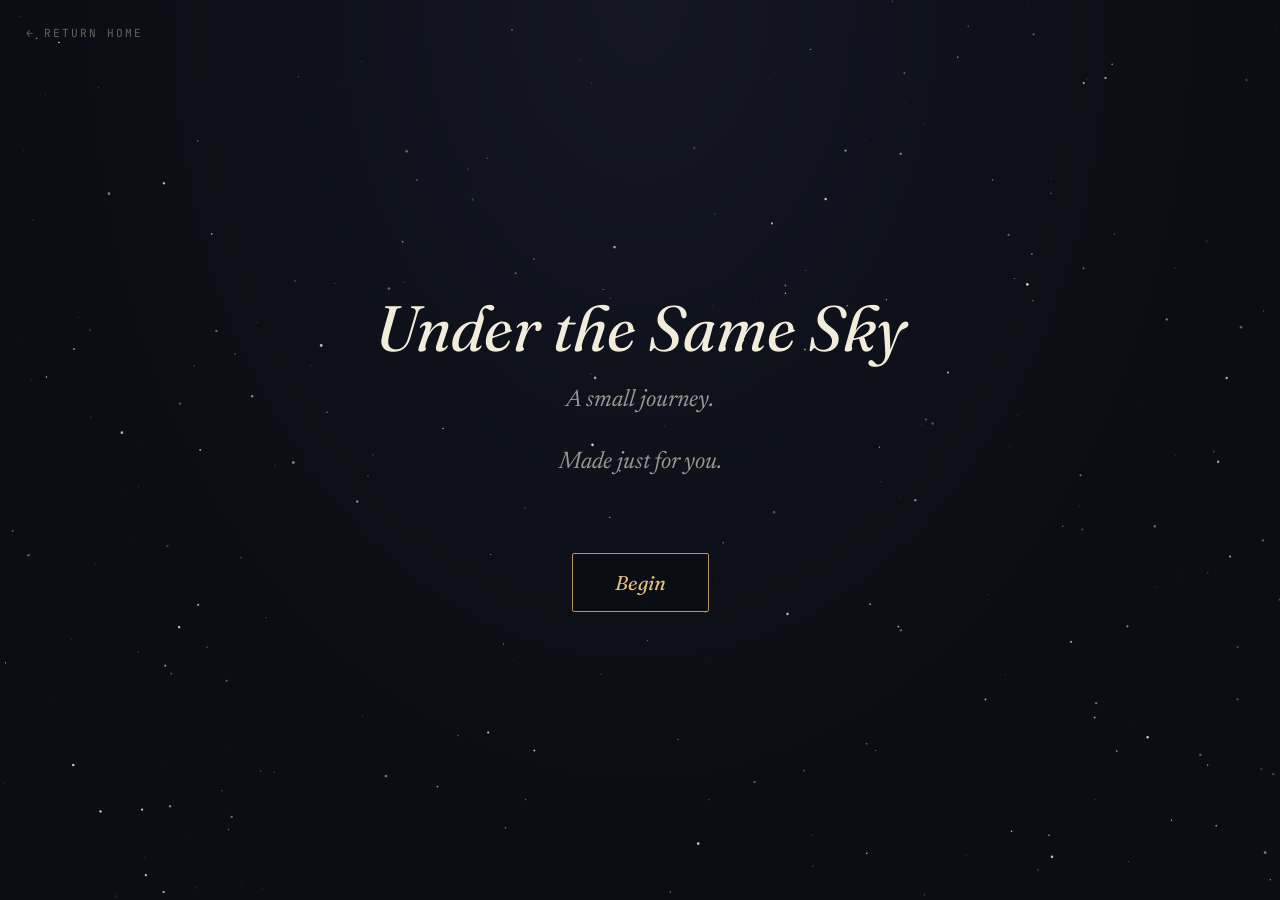
==== commit 8f0cccb1: "Added a new idea for tonight Built a story for the star reveal and added new transitions to ease her" ====
--- a/tonight.html
+++ b/tonight.html
@@ -5,278 +5,335 @@
     <meta charset="UTF-8" />
     <meta name="viewport" content="width=device-width, initial-scale=1.0" />
     <meta name="theme-color" content="#0a0d13" />
-    <meta name="description" content="Find Regulus tonight, wherever you are." />
-    <title>Find Our Star - Regulus</title>
+    <meta name="description" content="A journey under the same sky, for Shivanjali." />
+    <title>Under the Same Sky - Tonight</title>
+
     <link rel="preconnect" href="https://fonts.googleapis.com">
     <link rel="preconnect" href="https://fonts.gstatic.com" crossorigin>
     <link
         href="https://fonts.googleapis.com/css2?family=Fraunces:ital,wght@0,300;0,400;0,500;0,600;1,400;1,500&family=Newsreader:ital,wght@0,400;0,500;1,400;1,500&family=JetBrains+Mono:wght@400;500;600&display=swap"
         rel="stylesheet">
 
-    <!-- Pulling in the external shared design rules -->
     <link rel="stylesheet" href="./src/css/style.css">
+
+    <style>
+        /* Custom Chapter Navigation & Transition Controls */
+        body {
+            overflow: hidden;
+            /* Lock scroll during chapter presentation */
+        }
+
+        .chapter-stage {
+            position: fixed;
+            inset: 0;
+            display: flex;
+            flex-direction: column;
+            align-items: center;
+            justify-content: center;
+            text-align: center;
+            padding: 30px;
+            z-index: 10;
+            opacity: 0;
+            pointer-events: none;
+            transition: opacity 1.2s ease, transform 1.2s ease;
+            transform: translateY(15px);
+        }
+
+        .chapter-stage.active {
+            opacity: 1;
+            pointer-events: auto;
+            transform: translateY(0);
+        }
+
+        .ch-title {
+            font-family: var(--serif-display);
+            font-style: italic;
+            font-size: clamp(2.4rem, 6vw, 4rem);
+            color: var(--parchment);
+            margin-bottom: 12px;
+        }
+
+        .ch-sub {
+            font-family: var(--serif-body);
+            font-style: italic;
+            font-size: clamp(1.2rem, 2.5vw, 1.5rem);
+            color: var(--parchment-dim);
+            line-height: 1.8;
+            max-width: 580px;
+            margin: 0 auto 30px;
+        }
+
+        .ch-sub p {
+            margin-bottom: 0.8em;
+        }
+
+        .journey-btn {
+            display: inline-flex;
+            align-items: center;
+            justify-content: center;
+            margin-top: 20px;
+            padding: 16px 42px;
+            border: 1px solid var(--brass);
+            color: var(--brass-bright);
+            background: rgba(10, 13, 19, 0.6);
+            font-family: var(--serif-display);
+            font-style: italic;
+            font-size: 1.25rem;
+            cursor: pointer;
+            transition: all 0.4s ease;
+            border-radius: 2px;
+        }
+
+        .journey-btn:hover {
+            background: var(--brass);
+            color: var(--ink);
+            box-shadow: 0 0 20px rgba(227, 189, 130, 0.4);
+        }
+
+        /* Leo Constellation Visualizer Canvas */
+        .leo-canvas-wrap {
+            position: relative;
+            width: min(85vw, 500px);
+            height: min(45vw, 260px);
+            margin: 20px auto 30px;
+            opacity: 0.2;
+            transition: opacity 2s ease, filter 2s ease;
+            filter: drop-shadow(0 0 2px rgba(227, 189, 130, 0.2));
+        }
+
+        .leo-canvas-wrap.illuminated {
+            opacity: 1;
+            filter: drop-shadow(0 0 16px rgba(227, 189, 130, 0.6));
+        }
+
+        .reveal-name {
+            font-family: var(--serif-display);
+            font-style: italic;
+            font-size: clamp(3.5rem, 10vw, 6rem);
+            color: var(--brass-bright);
+            letter-spacing: 0.02em;
+            opacity: 0;
+            transform: scale(0.95);
+            transition: opacity 2.5s ease, transform 2.5s ease;
+            text-shadow: 0 0 25px rgba(227, 189, 130, 0.6);
+        }
+
+        .reveal-name.show {
+            opacity: 1;
+            transform: scale(1);
+        }
+
+        /* Nav back home pill */
+        .home-pill {
+            position: fixed;
+            top: 26px;
+            left: 26px;
+            z-index: 100;
+            font-family: var(--mono);
+            font-size: 0.7rem;
+            letter-spacing: 0.18em;
+            text-transform: uppercase;
+            color: var(--parchment-faint);
+            text-decoration: none;
+            transition: color 0.3s ease;
+        }
+
+        .home-pill:hover {
+            color: var(--brass-bright);
+        }
+    </style>
 </head>
 
 <body>
 
-    <a class="skip-link" href="#skymap">Skip to sky map</a>
+    <a class="home-pill" href="./index.html">← Return Home</a>
     <canvas id="starfield" aria-hidden="true"></canvas>
 
-    <!-- Dynamic Terminal Analysis Screen Overlay -->
-    <div id="loader" role="status" aria-live="polite">
-        <div class="ledger" id="ledger">
-            <div class="ln" data-text="> LOCATING TARGET…"></div>
-            <div class="ln" data-text="> RA 10h 08m 22.3s    DEC +11°58'01&quot;"></div>
-            <div class="ln" data-text="> CONSTELLATION: LEO"></div>
-            <div class="ln" data-text="> STAR FOUND - REGULUS"></div>
-            <div class="found" id="ledgerFound">When the night is right, the sky will guide you.</div>
-        </div>
-    </div>
-
-    <main>
-
-        <section id="hero" aria-labelledby="hero-title">
-            <div class="section-inner">
-                <div class="star-mark reveal" aria-hidden="true">
-                    <div class="star-ring"></div>
-                    <div class="star-ring r2"></div>
-                    <div class="star-dot"></div>
-                </div>
-                <span class="eyebrow reveal d1">Tonight</span>
-                <h1 id="hero-title" class="title reveal d2">Find Our Star</h1>
-                <p class="hero-sub reveal d2">When the night is right, the sky will guide you to the heart of Leo.</p>
-                <p class="eyebrow today reveal d3" id="todayLine"
-                    style="color:var(--parchment-faint); letter-spacing:0.18em;"></p>
-            </div>
-        </section>
-
-        <section id="why-tonight" aria-labelledby="why-title">
-            <div class="section-inner center">
-                <span class="eyebrow reveal">Why Tonight Matters</span>
-                <h2 id="why-title" class="sr-only" style="position:absolute;left:-9999px;">Why tonight matters</h2>
-                <p class="why-body reveal d1">
-                    The letter was written once. But a star doesn't ask to be read only on a birthday -
-                    it just waits, quietly, for the next time you happen to look up.
-                    Tonight can be any night. That's the whole idea.
-                </p>
-            </div>
-        </section>
-
-        <section id="skymap" aria-labelledby="skymap-title">
-            <div class="section-inner">
-                <span class="eyebrow reveal">Live Sky Map</span>
-                <h2 id="skymap-title" class="reveal d1"
-                    style="font-style:italic; font-size:clamp(1.7rem,4vw,2.2rem); margin-top:10px;">See it where you
-                    stand</h2>
-
-                <a class="cta-btn reveal d2" href="https://stellarium-web.org/skysource/Regulus" target="_blank"
-                    rel="noopener">
-                    ⭐ Find Regulus Tonight
-                </a>
-                <p class="cta-note reveal d3">Opens an interactive sky map centered on Regulus, wherever you are.</p>
-            </div>
-        </section>
-
-        <section id="facts" aria-labelledby="facts-title">
-            <div class="section-inner center">
-                <span class="eyebrow reveal">Quick Astronomy</span>
-                <h2 id="facts-title" class="sr-only" style="position:absolute;left:-9999px;">Quick astronomy facts</h2>
-                <div class="fact-grid reveal d1">
-                    <div class="fcell">
-                        <div class="fl">Constellation</div>
-                        <div class="fv">Leo</div>
-                    </div>
-                    <div class="fcell">
-                        <div class="fl">Magnitude</div>
-                        <div class="fv">1.35</div>
-                    </div>
-                    <div class="fcell">
-                        <div class="fl">Distance</div>
-                        <div class="fv">79 ly</div>
-                    </div>
-                    <div class="fcell">
-                        <div class="fl">Best Seen</div>
-                        <div class="fv">Spring Evenings</div>
-                    </div>
-                </div>
-            </div>
-        </section>
-
-        <section id="guidance" aria-labelledby="guide-title">
-            <div class="section-inner center">
-                <span class="eyebrow reveal">Observation Protocol</span>
-                <h2 id="guide-title" class="reveal d1"
-                    style="font-size:clamp(1.8rem, 4vw, 2.3rem); font-style:italic; margin-top:10px; margin-bottom: 30px;">
-                    How to Find Regulus Tonight</h2>
-
-                <div class="guide-list reveal d2">
-                    <div class="guide-item">
-                        <span class="gi-num">01</span>
-                        <p class="gi-text"><strong>Locate the Big Dipper:</strong> Look toward the northern sky and
-                            trace the outer edge of the Dipper's bowl (Megrez to Phecda). Extend that imaginary line
-                            straight down across the sky.</p>
-                    </div>
-
-                    <div class="guide-item">
-                        <span class="gi-num">02</span>
-                        <p class="gi-text"><strong>Spot the Celestial Sickle:</strong> You will land on a striking group
-                            of stars that looks like a reversed question mark. This forms the mane and head of Leo the
-                            Lion.</p>
-                    </div>
-
-                    <div class="guide-item">
-                        <span class="gi-num">03</span>
-                        <p class="gi-text"><strong>Focus on the Base:</strong> Right at the bottom dot of that reversed
-                            question mark sits <strong>Regulus</strong>-a brilliant blue-white star shining 79
-                            light-years away, dedicated entirely to you.</p>
-                    </div>
-                </div>
-            </div>
-        </section>
-
-        <section id="return">
-            <div class="section-inner">
-                <a class="back-link reveal" href="index.html">← Read the letter again</a>
-            </div>
-        </section>
-
-    </main>
-
-    <footer>
-        <h2>Under the Same Sky</h2>
-        <p>No matter where life takes us, we'll always be under the same sky.</p>
-    </footer>
+    <!-- LANDING PAGE -->
+    <div class="chapter-stage active" id="ch-landing">
+        <h1 class="ch-title">Under the Same Sky</h1>
+        <div class="ch-sub">
+            <p>A small journey.</p>
+            <p>Made just for you.</p>
+        </div>
+        <button class="journey-btn" onclick="nextChapter('ch-1')">Begin</button>
+    </div>
+
+    <!-- CHAPTER 1: THE SKY -->
+    <div class="chapter-stage" id="ch-1">
+        <span class="eyebrow">Chapter I</span>
+        <h2 class="ch-title">The Sky</h2>
+        <div class="ch-sub">
+            <p>Every night, billions of stars shine above us.</p>
+            <p>Most people look at them for only a moment.</p>
+            <p>But sometimes...</p>
+            <p style="color: var(--brass-bright); font-size: 1.35rem;">one star can mean everything.</p>
+        </div>
+        <button class="journey-btn" onclick="nextChapter('ch-2')">Continue</button>
+    </div>
+
+    <!-- CHAPTER 2: DISTANCE -->
+    <div class="chapter-stage" id="ch-2">
+        <span class="eyebrow">Chapter II</span>
+        <h2 class="ch-title">Distance</h2>
+        <div class="ch-sub">
+            <p>No matter where we are...</p>
+            <p>whether we're sitting beside each other,</p>
+            <p>or miles apart...</p>
+            <p style="color: var(--brass-bright); font-size: 1.35rem;">we always share the same sky.</p>
+        </div>
+        <button class="journey-btn" onclick="nextChapter('ch-3')">Continue</button>
+    </div>
+
+    <!-- CHAPTER 3: TONIGHT -->
+    <div class="chapter-stage" id="ch-3">
+        <span class="eyebrow">Chapter III</span>
+        <h2 class="ch-title">Tonight</h2>
+        <div class="ch-sub">
+            <p>Tonight, I'd like to show you something.</p>
+            <p>Not something expensive.</p>
+            <p>Not something perfect.</p>
+            <p>Just something that will always be there.</p>
+        </div>
+        <button class="journey-btn" onclick="nextChapter('ch-4')">Find my star</button>
+    </div>
+
+    <!-- CHAPTER 4: LEO -->
+    <div class="chapter-stage" id="ch-4">
+        <span class="eyebrow">Chapter IV</span>
+        <h2 class="ch-title">Leo</h2>
+        <div class="ch-sub">
+            <p>Look towards Leo.</p>
+            <p>Hidden among thousands of stars...</p>
+            <p>is one that now carries your name.</p>
+        </div>
+
+        <!-- Leo Constellation Map -->
+        <div class="leo-canvas-wrap" id="leoMap">
+            <svg viewBox="80 30 480 210" style="width:100%; height:100%; transform: scale(-1, 1);">
+                <line class="const-line" x1="160" y1="65" x2="195" y2="48" />
+                <line class="const-line" x1="195" y1="48" x2="230" y2="62" />
+                <line class="const-line" x1="230" y1="62" x2="232" y2="108" />
+                <line class="const-line" x1="232" y1="108" x2="200" y2="152" />
+                <line class="const-line" x1="200" y1="152" x2="182" y2="205" />
+                <line class="const-line" x1="232" y1="108" x2="385" y2="115" />
+                <line class="const-line" x1="385" y1="115" x2="395" y2="175" />
+                <line class="const-line" x1="395" y1="175" x2="200" y2="152" />
+                <line class="const-line" x1="385" y1="115" x2="520" y2="150" />
+                <line class="const-line" x1="395" y1="175" x2="520" y2="150" />
+
+                <circle class="const-star" cx="160" cy="65" r="2.6" />
+                <circle class="const-star" cx="195" cy="48" r="2.8" />
+                <circle class="const-star" cx="230" cy="62" r="3.2" />
+                <circle class="const-star" cx="232" cy="108" r="3.0" />
+                <circle class="const-star" cx="200" cy="152" r="2.8" />
+                <circle class="const-star" cx="385" cy="115" r="3.0" />
+                <circle class="const-star" cx="395" cy="175" r="2.8" />
+                <circle class="const-star" cx="520" cy="150" r="3.5" />
+
+                <!-- Regulus Anchor Star -->
+                <circle id="regulusDot" cx="182" cy="205" r="6.5" />
+            </svg>
+        </div>
+        <button class="journey-btn" id="illuminateBtn" onclick="revealSequence()">Look Closer</button>
+    </div>
+
+    <!-- CHAPTER 5: THE REVEAL -->
+    <div class="chapter-stage" id="ch-5">
+        <div class="ch-sub">
+            <p>There it is.</p>
+            <p>A tiny point of light...</p>
+            <p style="color: var(--brass-bright);">carrying a piece of my heart.</p>
+        </div>
+
+        <!-- Final Name Reveal -->
+        <h1 class="reveal-name" id="finalName">Shivanjali</h1>
+
+        <!-- Direct Action Link to Interactive Sky Map -->
+        <div id="skyviewWrap" style="opacity: 0; transition: opacity 2s ease; margin-top: 40px;">
+            <a class="journey-btn" href="https://stellarium-web.org/skysource/Regulus?fov=1.0" target="_blank"
+                rel="noopener noreferrer" style="text-decoration: none;">
+                ✦ Find Regulus Tonight
+            </a>
+        </div>
+    </div>
 
     <script>
-        const Starfield = (function () {
+        // Starfield Canvas Background Engine
+        (function () {
             const canvas = document.getElementById('starfield');
             const ctx = canvas.getContext('2d');
-            const reduceMotion = window.matchMedia('(prefers-reduced-motion: reduce)').matches;
-            let stars = [], rafId = null, running = false;
+            let stars = [];
 
             function build() {
                 canvas.width = window.innerWidth;
                 canvas.height = window.innerHeight;
-                const count = Math.min(360, Math.floor((canvas.width * canvas.height) / 10000));
-                stars = Array.from({ length: count }, () => ({
+                stars = Array.from({ length: 280 }, () => ({
                     x: Math.random() * canvas.width,
                     y: Math.random() * canvas.height,
-                    r: Math.random() * 1.3 + 0.2,
-                    base: Math.random() * 0.5 + 0.15,
-                    speed: Math.random() * 0.015 + 0.004,
-                    phase: Math.random() * Math.PI * 2,
-                    layer: Math.random() < 0.75 ? 1 : 1.8
+                    r: Math.random() * 1.2 + 0.2,
+                    base: Math.random() * 0.5 + 0.2,
+                    speed: Math.random() * 0.015 + 0.005,
+                    phase: Math.random() * Math.PI * 2
                 }));
             }
 
             function frame(t) {
-                if (!running) return;
                 ctx.clearRect(0, 0, canvas.width, canvas.height);
                 for (const s of stars) {
-                    const tw = reduceMotion ? s.base : s.base + Math.sin(t * s.speed + s.phase) * 0.32;
+                    const tw = s.base + Math.sin(t * s.speed + s.phase) * 0.3;
                     ctx.globalAlpha = Math.max(0, tw);
                     ctx.fillStyle = '#f2ecdd';
                     ctx.beginPath();
-                    ctx.arc(s.x, s.y, s.r * s.layer, 0, Math.PI * 2);
+                    ctx.arc(s.x, s.y, s.r, 0, Math.PI * 2);
                     ctx.fill();
                 }
-                ctx.globalAlpha = 1;
-                if (!reduceMotion) { rafId = requestAnimationFrame(frame); }
+                requestAnimationFrame(frame);
             }
 
-            function start() {
-                if (running) return;
-                running = true;
-                if (reduceMotion) { frame(0); } else { rafId = requestAnimationFrame(frame); }
+            build();
+            requestAnimationFrame(frame);
+            window.addEventListener('resize', build);
+        })();
+
+        // Chapter Step Controller
+        function nextChapter(targetId) {
+            document.querySelectorAll('.chapter-stage').forEach(el => el.classList.remove('active'));
+            const target = document.getElementById(targetId);
+            if (target) {
+                target.classList.add('active');
             }
-
-            function stop() {
-                running = false;
-                if (rafId) cancelAnimationFrame(rafId);
-            }
-
-            let resizeTimer;
-            window.addEventListener('resize', () => {
-                clearTimeout(resizeTimer);
-                resizeTimer = setTimeout(() => { build(); if (reduceMotion) frame(0); }, 200);
-            });
-            document.addEventListener('visibilitychange', () => {
-                if (document.hidden) { stop(); } else { start(); }
-            });
-
-            return { init() { build(); start(); } };
-        })();
-
-        const Reveal = (function () {
-            function init() {
-                const els = document.querySelectorAll('.reveal');
-                if (!('IntersectionObserver' in window)) {
-                    els.forEach(el => el.classList.add('visible'));
-                    return;
-                }
-                const io = new IntersectionObserver((entries) => {
-                    entries.forEach(e => { if (e.isIntersecting) { e.target.classList.add('visible'); io.unobserve(e.target); } });
-                }, { threshold: 0.18 });
-                els.forEach(el => io.observe(el));
-            }
-            return { init };
-        })();
-
-        const Loader = (function () {
-            const el = document.getElementById('loader');
-            const found = document.getElementById('ledgerFound');
-            const lines = Array.from(document.querySelectorAll('.ln'));
-            const reduceMotion = window.matchMedia('(prefers-reduced-motion: reduce)').matches;
-
-            function typeLine(line, cb) {
-                const text = line.getAttribute('data-text');
-                line.classList.add('show');
-                if (reduceMotion) { line.textContent = text; cb(); return; }
-                let i = 0;
-                line.innerHTML = '<span class="caret"></span>';
-                const iv = setInterval(() => {
-                    i++;
-                    line.innerHTML = text.slice(0, i) + '<span class="caret"></span>';
-                    if (i >= text.length) { clearInterval(iv); line.innerHTML = text; cb(); }
-                }, 26);
-            }
-
-            function run() {
-                document.body.style.overflow = 'hidden';
-                if (reduceMotion) {
-                    lines.forEach(l => { l.classList.add('show'); l.textContent = l.getAttribute('data-text'); });
-                    found.classList.add('show');
-                    setTimeout(finish, 700);
-                    return;
-                }
-                let idx = 0;
-                function next() {
-                    if (idx >= lines.length) {
-                        // Changed second parameter to 4000ms (4 seconds) so the final line lingers perfectly!
-                        setTimeout(() => { found.classList.add('show'); setTimeout(finish, 4000); }, 200);
-                        return;
-                    }
-                    typeLine(lines[idx], () => { idx++; setTimeout(next, 160); });
-                }
-                next();
-            }
-            function finish() {
-                el.classList.add('hidden');
-                document.body.style.overflow = 'auto';
-            }
-            return { run };
-        })();
-
-        (function () {
-            const el = document.getElementById('todayLine');
-            const d = new Date();
-            const opts = { weekday: 'long', month: 'long', day: 'numeric' };
-            el.textContent = 'Looking up on ' + d.toLocaleDateString(undefined, opts);
-        })();
-
-        Starfield.init();
-        Reveal.init();
-        Loader.run();
+        }
+
+        // Animated Chapter 5 Reveal Timing Sequence
+        function revealSequence() {
+            const map = document.getElementById('leoMap');
+            const btn = document.getElementById('illuminateBtn');
+            btn.style.opacity = '0';
+            btn.style.pointerEvents = 'none';
+
+            // 1. Illuminate Leo slow-glow
+            map.classList.add('illuminated');
+
+            // 2. Transition to Chapter 5 after constellation glows
+            setTimeout(() => {
+                nextChapter('ch-5');
+
+                // 3. Pause for a couple of seconds before dropping the name
+                setTimeout(() => {
+                    const name = document.getElementById('finalName');
+                    name.classList.add('show');
+
+                    // 4. Fade in the SkyView button smoothly right after her name appears
+                    setTimeout(() => {
+                        const skyWrap = document.getElementById('skyviewWrap');
+                        skyWrap.style.opacity = '1';
+                    }, 1800);
+
+                }, 2200);
+
+            }, 2800);
+        }
     </script>
 </body>
 
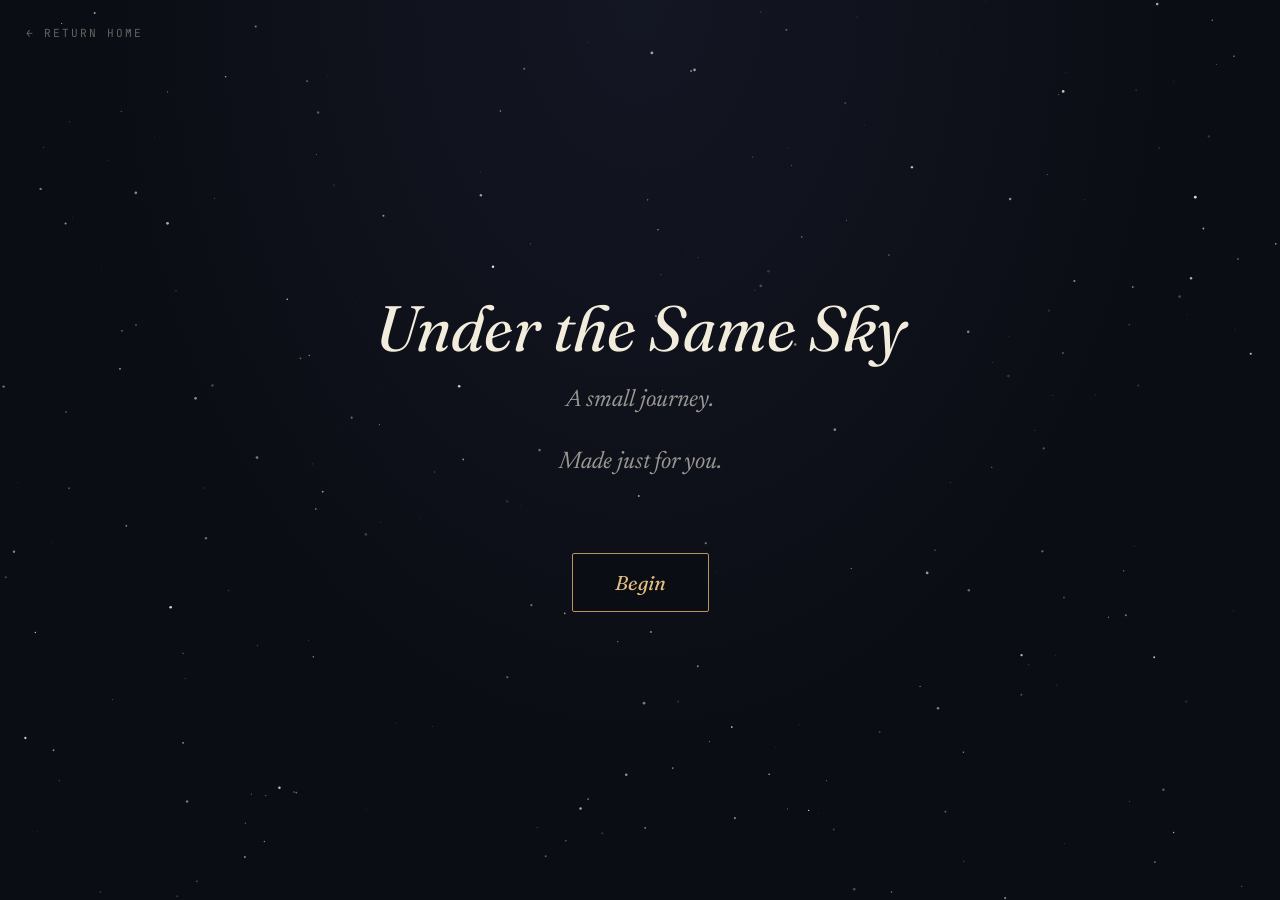
==== commit e56c47f7: "Favicon update Added favicon on both the pages and updated title" ====
--- a/tonight.html
+++ b/tonight.html
@@ -6,7 +6,11 @@
     <meta name="viewport" content="width=device-width, initial-scale=1.0" />
     <meta name="theme-color" content="#0a0d13" />
     <meta name="description" content="A journey under the same sky, for Shivanjali." />
-    <title>Under the Same Sky - Tonight</title>
+    <title>Under the Same Sky | Tonight</title>
+
+    <!-- Favicon Assets -->
+    <link rel="icon" type="image/svg+xml"
+        href="data:image/svg+xml,<svg xmlns='http://www.w3.org/2000/svg' viewBox='0 0 100 100'><text y='.9em' font-size='90'>✦</text></svg>">
 
     <link rel="preconnect" href="https://fonts.googleapis.com">
     <link rel="preconnect" href="https://fonts.gstatic.com" crossorigin>
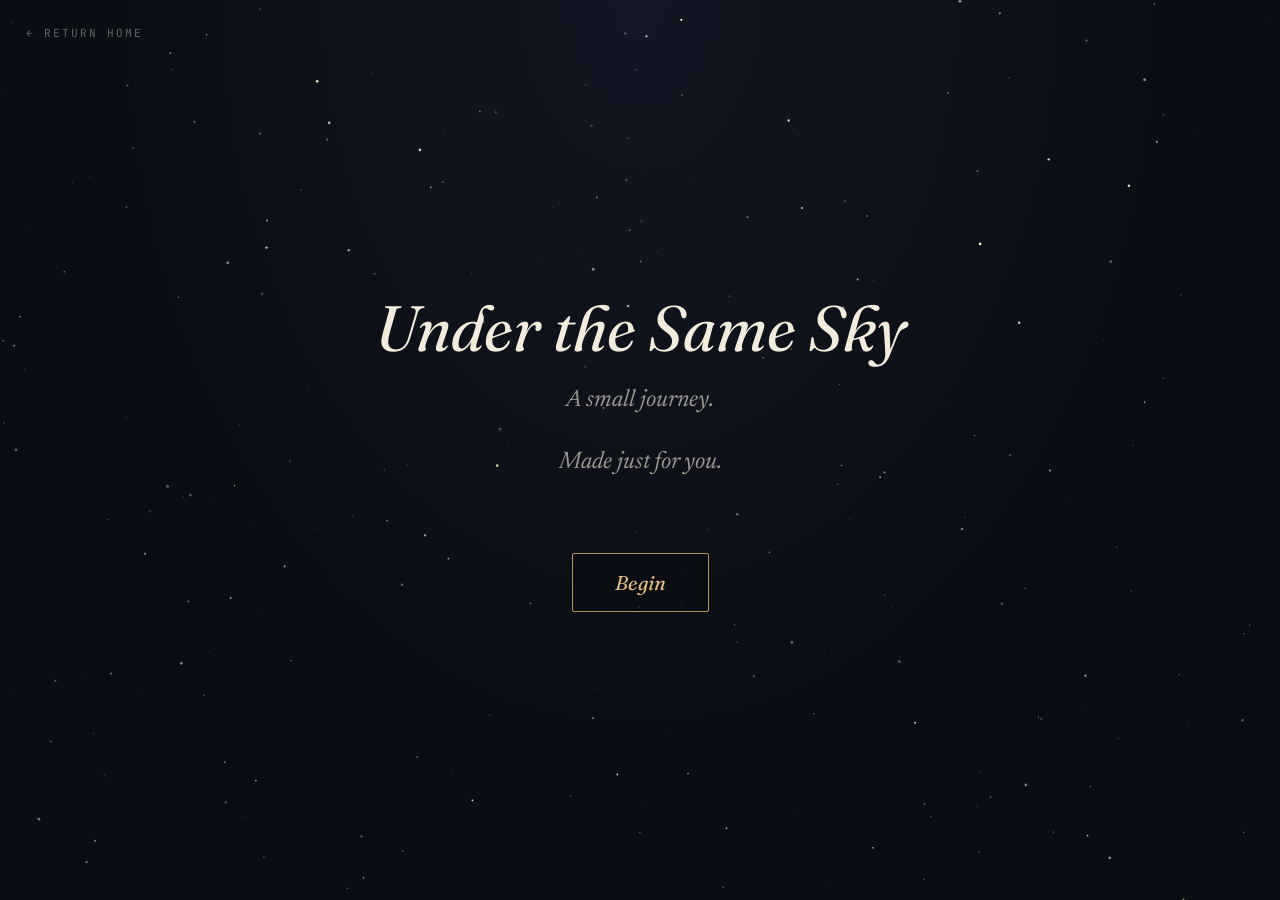
==== commit 36ddab72: "Cleanup of styles from tonight.html Moved the css styling to the styles.css to cleanup tonight.html" ====
--- a/tonight.html
+++ b/tonight.html
@@ -19,133 +19,7 @@
         rel="stylesheet">
 
     <link rel="stylesheet" href="./src/css/style.css">
-
-    <style>
-        /* Custom Chapter Navigation & Transition Controls */
-        body {
-            overflow: hidden;
-            /* Lock scroll during chapter presentation */
-        }
-
-        .chapter-stage {
-            position: fixed;
-            inset: 0;
-            display: flex;
-            flex-direction: column;
-            align-items: center;
-            justify-content: center;
-            text-align: center;
-            padding: 30px;
-            z-index: 10;
-            opacity: 0;
-            pointer-events: none;
-            transition: opacity 1.2s ease, transform 1.2s ease;
-            transform: translateY(15px);
-        }
-
-        .chapter-stage.active {
-            opacity: 1;
-            pointer-events: auto;
-            transform: translateY(0);
-        }
-
-        .ch-title {
-            font-family: var(--serif-display);
-            font-style: italic;
-            font-size: clamp(2.4rem, 6vw, 4rem);
-            color: var(--parchment);
-            margin-bottom: 12px;
-        }
-
-        .ch-sub {
-            font-family: var(--serif-body);
-            font-style: italic;
-            font-size: clamp(1.2rem, 2.5vw, 1.5rem);
-            color: var(--parchment-dim);
-            line-height: 1.8;
-            max-width: 580px;
-            margin: 0 auto 30px;
-        }
-
-        .ch-sub p {
-            margin-bottom: 0.8em;
-        }
-
-        .journey-btn {
-            display: inline-flex;
-            align-items: center;
-            justify-content: center;
-            margin-top: 20px;
-            padding: 16px 42px;
-            border: 1px solid var(--brass);
-            color: var(--brass-bright);
-            background: rgba(10, 13, 19, 0.6);
-            font-family: var(--serif-display);
-            font-style: italic;
-            font-size: 1.25rem;
-            cursor: pointer;
-            transition: all 0.4s ease;
-            border-radius: 2px;
-        }
-
-        .journey-btn:hover {
-            background: var(--brass);
-            color: var(--ink);
-            box-shadow: 0 0 20px rgba(227, 189, 130, 0.4);
-        }
-
-        /* Leo Constellation Visualizer Canvas */
-        .leo-canvas-wrap {
-            position: relative;
-            width: min(85vw, 500px);
-            height: min(45vw, 260px);
-            margin: 20px auto 30px;
-            opacity: 0.2;
-            transition: opacity 2s ease, filter 2s ease;
-            filter: drop-shadow(0 0 2px rgba(227, 189, 130, 0.2));
-        }
-
-        .leo-canvas-wrap.illuminated {
-            opacity: 1;
-            filter: drop-shadow(0 0 16px rgba(227, 189, 130, 0.6));
-        }
-
-        .reveal-name {
-            font-family: var(--serif-display);
-            font-style: italic;
-            font-size: clamp(3.5rem, 10vw, 6rem);
-            color: var(--brass-bright);
-            letter-spacing: 0.02em;
-            opacity: 0;
-            transform: scale(0.95);
-            transition: opacity 2.5s ease, transform 2.5s ease;
-            text-shadow: 0 0 25px rgba(227, 189, 130, 0.6);
-        }
-
-        .reveal-name.show {
-            opacity: 1;
-            transform: scale(1);
-        }
-
-        /* Nav back home pill */
-        .home-pill {
-            position: fixed;
-            top: 26px;
-            left: 26px;
-            z-index: 100;
-            font-family: var(--mono);
-            font-size: 0.7rem;
-            letter-spacing: 0.18em;
-            text-transform: uppercase;
-            color: var(--parchment-faint);
-            text-decoration: none;
-            transition: color 0.3s ease;
-        }
-
-        .home-pill:hover {
-            color: var(--brass-bright);
-        }
-    </style>
+    
 </head>
 
 <body>
--- a/src/css/style.css
+++ b/src/css/style.css
@@ -1154,3 +1154,128 @@
     opacity: 1;
   }
 }
+
+/* --- TONIGHT CHAPTER STAGE ENGINE --- */
+body.tonight-view {
+  overflow: hidden; /* Lock scroll during chapter presentation */
+}
+
+.chapter-stage {
+  position: fixed;
+  inset: 0;
+  display: flex;
+  flex-direction: column;
+  align-items: center;
+  justify-content: center;
+  text-align: center;
+  padding: 30px;
+  z-index: 10;
+  opacity: 0;
+  pointer-events: none;
+  transition: opacity 1.2s ease, transform 1.2s ease;
+  transform: translateY(15px);
+}
+
+.chapter-stage.active {
+  opacity: 1;
+  pointer-events: auto;
+  transform: translateY(0);
+}
+
+.ch-title {
+  font-family: var(--serif-display);
+  font-style: italic;
+  font-size: clamp(2.4rem, 6vw, 4rem);
+  color: var(--parchment);
+  margin-bottom: 12px;
+}
+
+.ch-sub {
+  font-family: var(--serif-body);
+  font-style: italic;
+  font-size: clamp(1.2rem, 2.5vw, 1.5rem);
+  color: var(--parchment-dim);
+  line-height: 1.8;
+  max-width: 580px;
+  margin: 0 auto 30px;
+}
+
+.ch-sub p {
+  margin-bottom: 0.8em;
+}
+
+.journey-btn {
+  display: inline-flex;
+  align-items: center;
+  justify-content: center;
+  margin-top: 20px;
+  padding: 16px 42px;
+  border: 1px solid var(--brass);
+  color: var(--brass-bright);
+  background: rgba(10, 13, 19, 0.6);
+  font-family: var(--serif-display);
+  font-style: italic;
+  font-size: 1.25rem;
+  cursor: pointer;
+  transition: all 0.4s ease;
+  border-radius: 2px;
+  text-decoration: none;
+}
+
+.journey-btn:hover {
+  background: var(--brass);
+  color: var(--ink);
+  box-shadow: 0 0 20px rgba(227, 189, 130, 0.4);
+}
+
+/* Leo Constellation Visualizer Canvas */
+.leo-canvas-wrap {
+  position: relative;
+  width: min(85vw, 500px);
+  height: min(45vw, 260px);
+  margin: 20px auto 30px;
+  opacity: 0.2;
+  transition: opacity 2s ease, filter 2s ease;
+  filter: drop-shadow(0 0 2px rgba(227, 189, 130, 0.2));
+}
+
+.leo-canvas-wrap.illuminated {
+  opacity: 1;
+  filter: drop-shadow(0 0 16px rgba(227, 189, 130, 0.6));
+}
+
+.reveal-name {
+  font-family: var(--serif-display);
+  font-style: italic;
+  font-size: clamp(3.5rem, 10vw, 6rem);
+  color: var(--brass-bright);
+  letter-spacing: 0.02em;
+  opacity: 0;
+  transform: scale(0.95);
+  transition: opacity 2.5s ease, transform 2.5s ease;
+  text-shadow: 0 0 25px rgba(227, 189, 130, 0.6);
+}
+
+.reveal-name.show {
+  opacity: 1;
+  transform: scale(1);
+}
+
+/* Nav back home pill */
+.home-pill {
+  position: fixed;
+  top: 26px;
+  left: 26px;
+  z-index: 100;
+  font-family: var(--mono);
+  font-size: 0.7rem;
+  letter-spacing: 0.18em;
+  text-transform: uppercase;
+  color: var(--parchment-faint);
+  text-decoration: none;
+  transition: color 0.3s ease;
+}
+
+.home-pill:hover {
+  color: var(--brass-bright);
+}
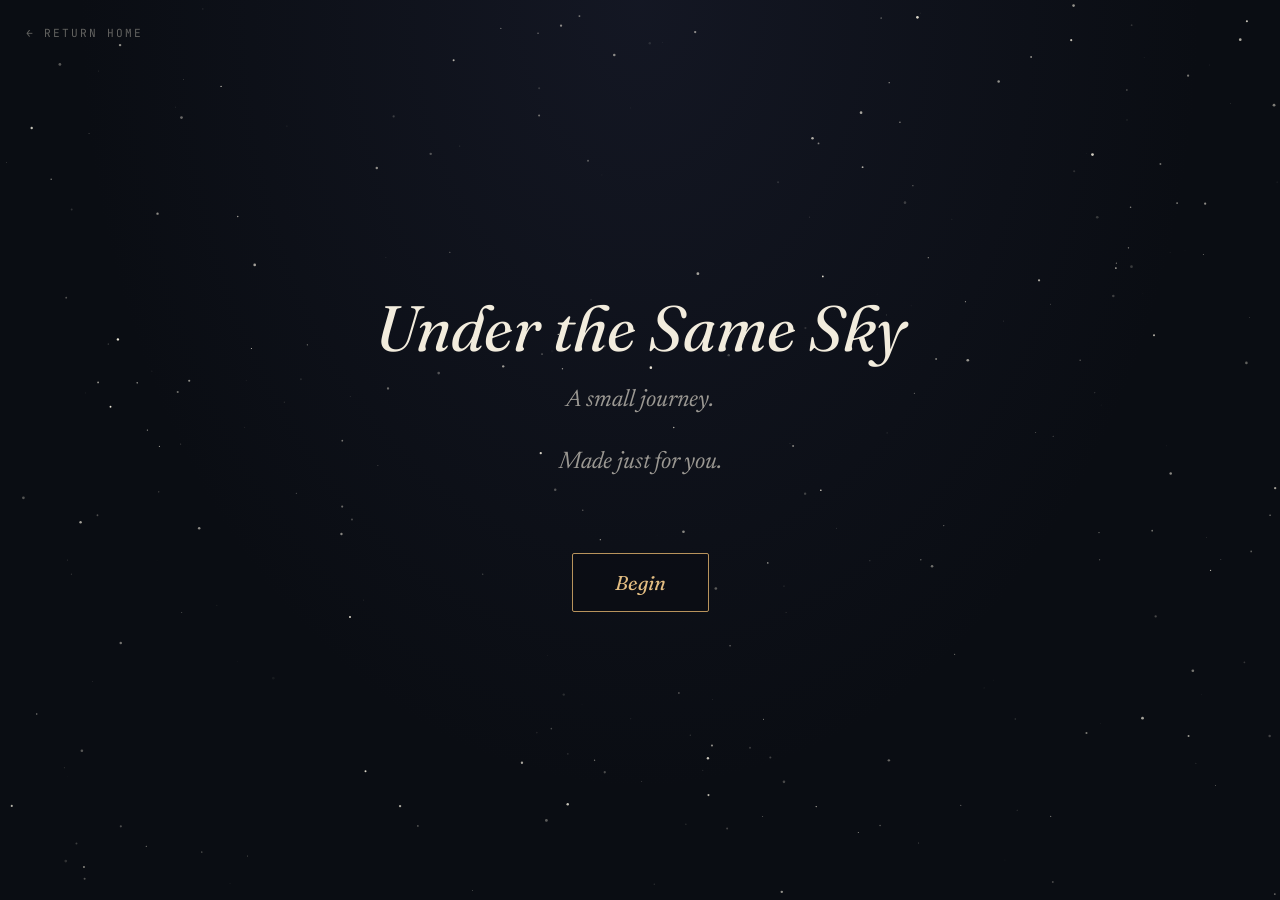
==== commit f9d78683: "Minor emoji fixes Fixes to text and emojis for better UX experience to match with website theme" ====
--- a/tonight.html
+++ b/tonight.html
@@ -19,7 +19,7 @@
         rel="stylesheet">
 
     <link rel="stylesheet" href="./src/css/style.css">
-    
+
 </head>
 
 <body>
@@ -69,8 +69,8 @@
         <h2 class="ch-title">Tonight</h2>
         <div class="ch-sub">
             <p>Tonight, I'd like to show you something.</p>
-            <p>Not something expensive.</p>
-            <p>Not something perfect.</p>
+            <p>Not something fleeting.</p>
+            <p>Not something made to fade.</p>
             <p>Just something that will always be there.</p>
         </div>
         <button class="journey-btn" onclick="nextChapter('ch-4')">Find my star</button>
@@ -191,7 +191,7 @@
             btn.style.pointerEvents = 'none';
 
             // 1. Illuminate Leo slow-glow
-            map.classList.add('illuminated');
+           if (map) map.classList.add('illuminated');
 
             // 2. Transition to Chapter 5 after constellation glows
             setTimeout(() => {
--- a/src/css/style.css
+++ b/src/css/style.css
@@ -537,6 +537,7 @@
 .letter-body p {
   margin-bottom: 1.8em;
   letter-spacing: 0.01em;
+  white-space: pre-line;
 }
 .letter-body p:first-child::first-letter {
   font-family: var(--serif-display);
@@ -555,6 +556,7 @@
   font-style: italic;
   font-size: clamp(1.35rem, 2.8vw, 1.7rem);
   color: var(--brass-bright);
+  white-space: pre-line;
 }
 
 /* --- WHY THIS GIFT / DESCRIPTION SECTION --- */
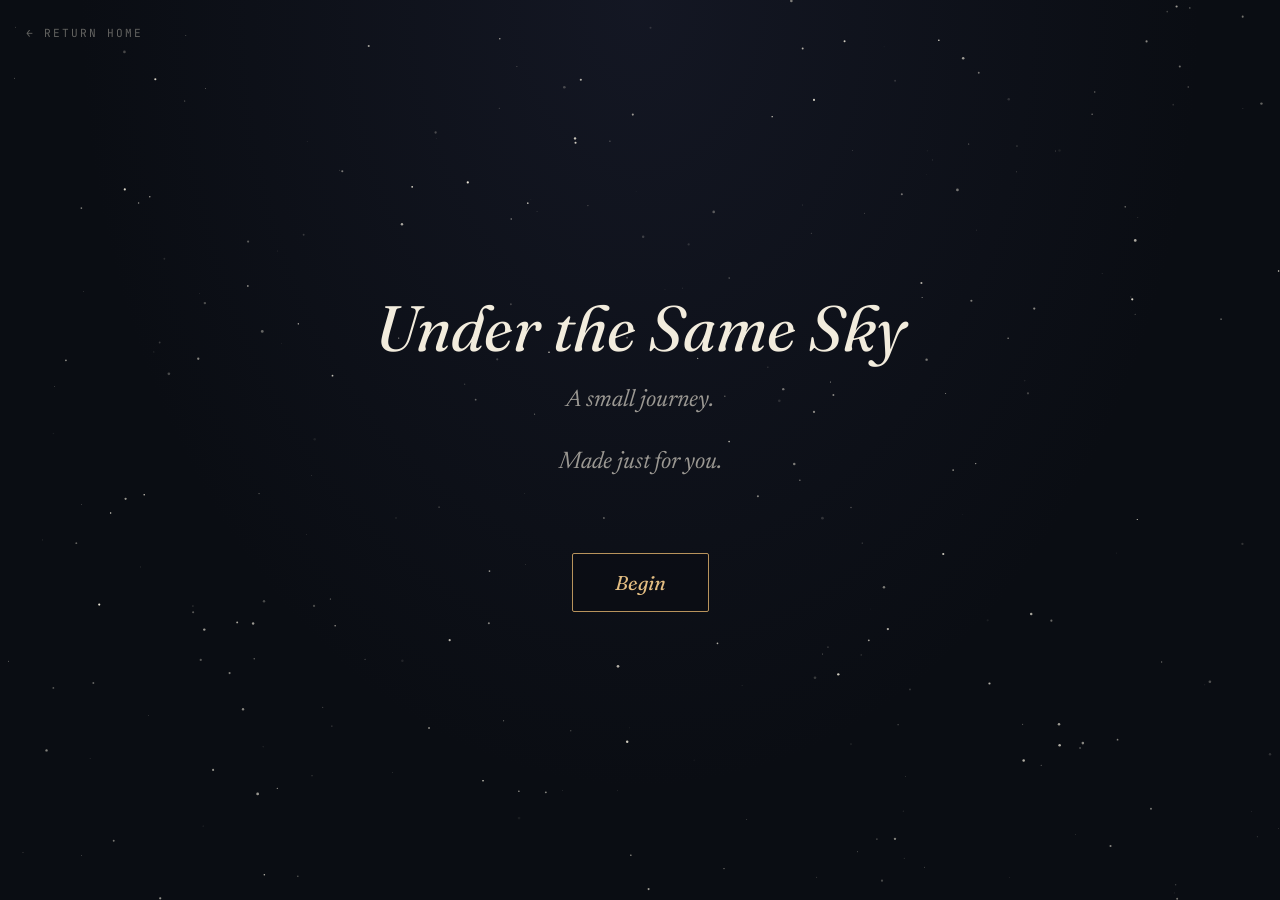
==== commit ed705d38: "Added lockout page Added lockout page to block access before August 9th You may access with GET para" ====
--- a/tonight.html
+++ b/tonight.html
@@ -136,6 +136,8 @@
         </div>
     </div>
 
+    <script src="./src/js/lockout.js"></script>
+
     <script>
         // Starfield Canvas Background Engine
         (function () {
@@ -191,7 +193,7 @@
             btn.style.pointerEvents = 'none';
 
             // 1. Illuminate Leo slow-glow
-           if (map) map.classList.add('illuminated');
+            if (map) map.classList.add('illuminated');
 
             // 2. Transition to Chapter 5 after constellation glows
             setTimeout(() => {
--- a/src/css/style.css
+++ b/src/css/style.css
@@ -1174,7 +1174,9 @@
   z-index: 10;
   opacity: 0;
   pointer-events: none;
-  transition: opacity 1.2s ease, transform 1.2s ease;
+  transition:
+    opacity 1.2s ease,
+    transform 1.2s ease;
   transform: translateY(15px);
 }
 
@@ -1237,7 +1239,9 @@
   height: min(45vw, 260px);
   margin: 20px auto 30px;
   opacity: 0.2;
-  transition: opacity 2s ease, filter 2s ease;
+  transition:
+    opacity 2s ease,
+    filter 2s ease;
   filter: drop-shadow(0 0 2px rgba(227, 189, 130, 0.2));
 }
 
@@ -1254,7 +1258,9 @@
   letter-spacing: 0.02em;
   opacity: 0;
   transform: scale(0.95);
-  transition: opacity 2.5s ease, transform 2.5s ease;
+  transition:
+    opacity 2.5s ease,
+    transform 2.5s ease;
   text-shadow: 0 0 25px rgba(227, 189, 130, 0.6);
 }
 
@@ -1280,4 +1286,209 @@
 
 .home-pill:hover {
   color: var(--brass-bright);
-}+}
+
+/* --- 3D ARMILLARY SPHERE LOADER (SMOOTH SVG VECTOR RINGS) --- */
+.orrery-container {
+  position: relative;
+  width: 200px;
+  height: 200px;
+  margin-bottom: 35px;
+  display: flex;
+  align-items: center;
+  justify-content: center;
+  z-index: 5;
+  perspective: 1000px;
+  transform-style: preserve-3d;
+}
+
+.orrery-ring {
+  position: absolute;
+  inset: 0;
+  border-radius: 50%;
+  transform-style: preserve-3d;
+  will-change: transform;
+}
+
+.ring-a {
+  animation: tumble-a 7s linear infinite;
+}
+.ring-b {
+  inset: 20px;
+  animation: tumble-b 9.5s linear infinite reverse;
+}
+.ring-c {
+  inset: 40px;
+  animation: tumble-c 13s linear infinite;
+}
+
+/* SVG Vector Stroke Quality Rules */
+.ring-svg {
+  width: 100%;
+  height: 100%;
+  overflow: visible;
+  display: block;
+}
+
+.svg-path {
+  fill: none;
+  vector-effect: non-scaling-stroke; /* Keeps stroke weight uniform when tilted */
+  shape-rendering: geometricPrecision; /* Forces sub-pixel anti-aliasing */
+}
+
+.path-a {
+  stroke: rgba(227, 189, 130, 0.65);
+  stroke-width: 1.2px;
+}
+
+.path-b {
+  stroke: rgba(184, 147, 92, 0.5);
+  stroke-width: 1px;
+}
+
+.path-c {
+  stroke: rgba(184, 147, 92, 0.35);
+  stroke-width: 1px;
+  stroke-dasharray: 4, 4;
+}
+
+/* 3D Tumble Keyframes */
+@keyframes tumble-a {
+  from {
+    transform: rotateX(68deg) rotateZ(0deg);
+  }
+  to {
+    transform: rotateX(68deg) rotateZ(360deg);
+  }
+}
+@keyframes tumble-b {
+  from {
+    transform: rotateY(58deg) rotateZ(0deg);
+  }
+  to {
+    transform: rotateY(58deg) rotateZ(360deg);
+  }
+}
+@keyframes tumble-c {
+  from {
+    transform: rotateX(30deg) rotateY(50deg) rotateZ(0deg);
+  }
+  to {
+    transform: rotateX(30deg) rotateY(50deg) rotateZ(360deg);
+  }
+}
+
+/* Star Nodes */
+.ring-node {
+  position: absolute;
+  top: -3.5px;
+  left: 50%;
+  width: 7px;
+  height: 7px;
+  margin-left: -3.5px;
+  border-radius: 50%;
+  backface-visibility: hidden;
+}
+
+.ring-node.node-a {
+  background: var(--brass-bright);
+  box-shadow: 0 0 10px 2px var(--brass-bright);
+}
+
+.ring-node.node-b {
+  background: #ffffff;
+  box-shadow:
+    0 0 10px 2px rgba(227, 189, 130, 0.8),
+    0 0 4px 1px #ffffff;
+}
+
+/* Central Core */
+.orrery-core {
+  width: 14px;
+  height: 14px;
+  background: var(--brass-bright);
+  border-radius: 50%;
+  z-index: 10;
+  position: relative;
+  box-shadow: 0 0 16px 3px var(--brass-bright);
+  animation: reticlePulse 2.4s ease-in-out infinite alternate;
+}
+
+@keyframes reticlePulse {
+  0% {
+    transform: scale(0.9);
+    filter: drop-shadow(0 0 2px var(--brass-bright));
+  }
+  100% {
+    transform: scale(1.25);
+    filter: drop-shadow(0 0 14px var(--brass-bright))
+      drop-shadow(0 0 22px rgba(227, 189, 130, 0.5));
+  }
+}
+
+/* --- PRE-BIRTHDAY LOCKOUT OVERLAY --- */
+#lockout-screen {
+  position: fixed;
+  inset: 0;
+  z-index: 99999;
+  background: #06080d;
+  display: flex;
+  align-items: center;
+  justify-content: center;
+  padding: 24px;
+  text-align: center;
+  animation: fadeIn 0.8s ease forwards;
+}
+
+.lockout-card {
+  max-width: 480px;
+  padding: 40px 30px;
+  border: 1px solid var(--line, rgba(184, 147, 92, 0.3));
+  background: rgba(10, 13, 19, 0.95);
+  box-shadow:
+    0 0 40px rgba(0, 0, 0, 0.8),
+    0 0 15px rgba(227, 189, 130, 0.1);
+  border-radius: 4px;
+}
+
+.lockout-icon {
+  font-size: 2.5rem;
+  display: block;
+  margin-bottom: 16px;
+}
+
+.lockout-title {
+  font-family: var(--serif-display, serif);
+  font-style: italic;
+  font-size: clamp(1.8rem, 4vw, 2.4rem);
+  color: var(--brass-bright, #e3bd82);
+  margin-bottom: 18px;
+}
+
+.lockout-text {
+  font-family: var(--serif-body, serif);
+  font-size: 1.1rem;
+  color: var(--parchment, #f2ecdd);
+  line-height: 1.6;
+  margin-bottom: 24px;
+}
+
+.lockout-badge {
+  display: inline-block;
+  font-family: var(--mono, monospace);
+  font-size: 0.75rem;
+  letter-spacing: 0.15em;
+  text-transform: uppercase;
+  color: var(--brass-bright, #e3bd82);
+  padding: 8px 16px;
+  border: 1px dashed rgba(227, 189, 130, 0.4);
+  background: rgba(227, 189, 130, 0.05);
+  margin-bottom: 16px;
+}
+
+.lockout-subtext {
+  font-family: var(--serif-body, serif);
+  font-style: italic;
+  font-size: 0.9rem;
+  color: var(--parchment-faint, rgba(242, 236, 221, 0.5));
+}
